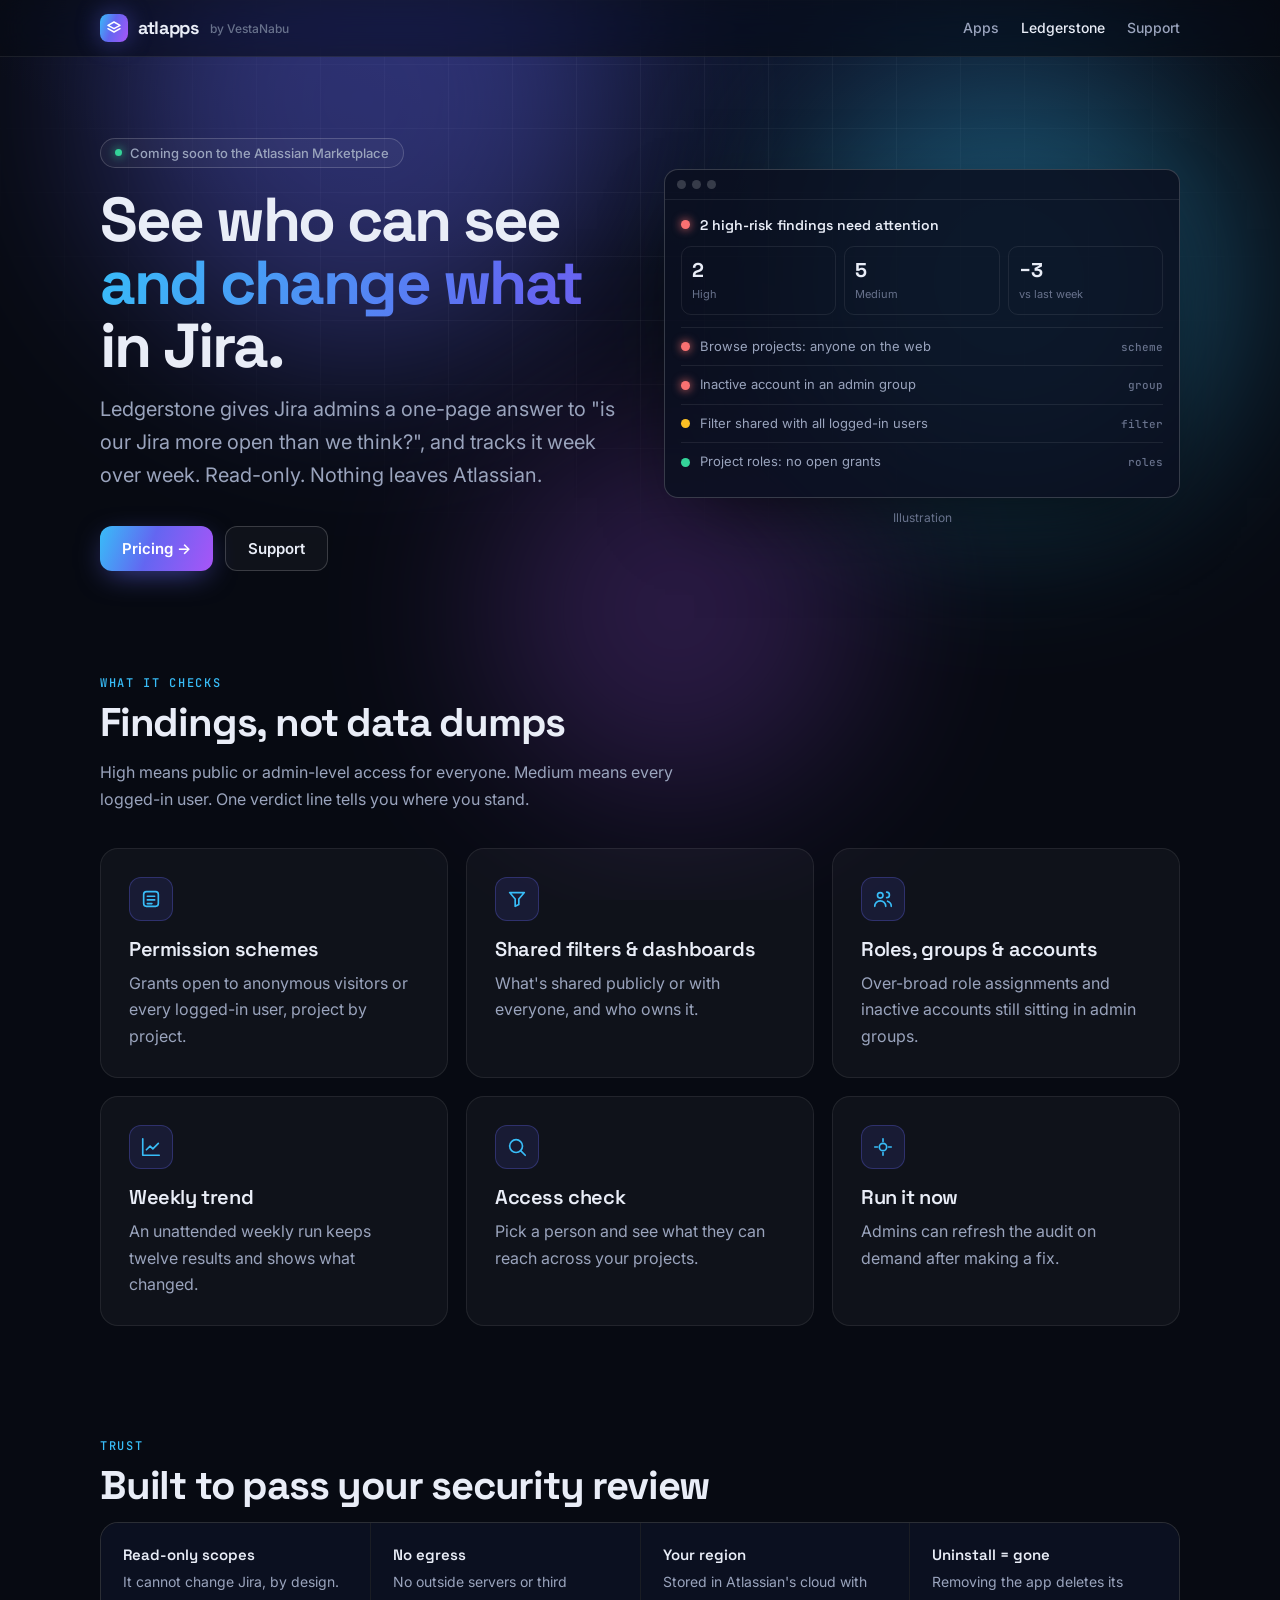
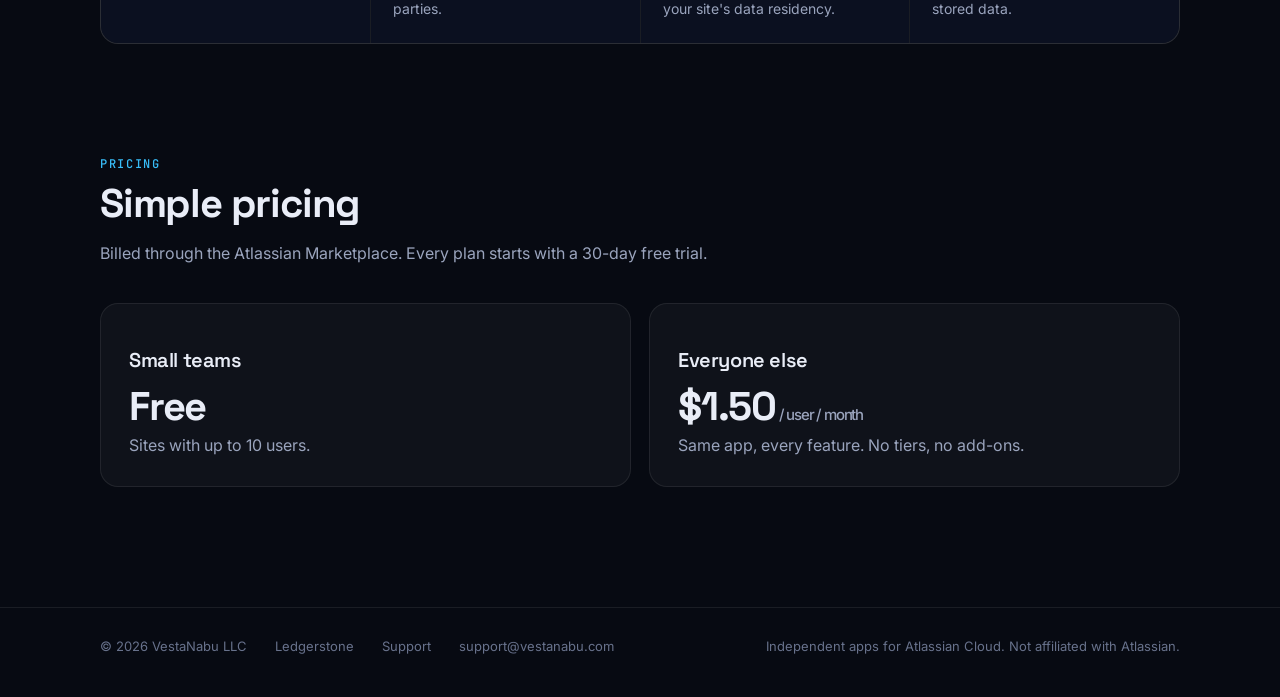
==== ledgerstone/index.html @ b266d439 "atlapps: dark redesign, apps landing page with Ledgerstone first Co-Authored-By: Claude Opus 5.5 <no" ====
<!doctype html><html lang="en"><head><meta charset="utf-8"><meta name="viewport" content="width=device-width,initial-scale=1">
<title>Ledgerstone: Permission Audit for Jira</title><meta name="description" content="See who can see and change what in Jira. Read-only. No data leaves Atlassian."><meta name="theme-color" content="#070a12">
<link rel="icon" href="data:image/svg+xml,%3Csvg xmlns='http://www.w3.org/2000/svg' viewBox='0 0 24 24'%3E%3Crect width='24' height='24' rx='6' fill='%236366f1'/%3E%3Cpath d='M12 5 5 9l7 4 7-4-7-4Zm-7 8 7 4 7-4' fill='none' stroke='white' stroke-width='2' stroke-linejoin='round'/%3E%3C/svg%3E">
<link rel="stylesheet" href="/style.css"></head><body>
<div class="sky" aria-hidden="true"><div class="orb o1"></div><div class="orb o2"></div><div class="orb o3"></div></div>
<nav><div class="nav-in"><a class="brand" href="/"><span class="mark"><svg viewBox="0 0 24 24" fill="none" stroke="#fff" stroke-width="2.2" stroke-linecap="round" stroke-linejoin="round"><path d="M12 3 3 8l9 5 9-5-9-5Z"/><path d="m3 13 9 5 9-5"/></svg></span>atlapps<small>by VestaNabu</small></a><div class="nav-links"><a href="/">Apps</a><a href="/ledgerstone/" aria-current="page">Ledgerstone</a><a href="/ledgerstone/support/">Support</a></div></div></nav>
<main>
<section class="split"><div><span class="eyebrow"><i></i>Coming soon to the Atlassian Marketplace</span>
<h1>See who can see <span class="grad">and change what</span> in Jira.</h1>
<p class="lede">Ledgerstone gives Jira admins a one-page answer to "is our Jira more open than we think?", and tracks it week over week. Read-only. Nothing leaves Atlassian.</p>
<div class="cta"><a class="btn primary" href="#pricing">Pricing →</a><a class="btn ghost" href="/ledgerstone/support/">Support</a></div></div>
<div><div class="panel" role="img" aria-label="Illustration of the Ledgerstone overview"><div class="bar"><i></i><i></i><i></i></div><div class="in">
<div class="verdict"><span class="dot bad"></span>2 high-risk findings need attention</div>
<div class="kpis"><div class="kpi"><b>2</b><span>High</span></div><div class="kpi"><b>5</b><span>Medium</span></div><div class="kpi"><b>−3</b><span>vs last week</span></div></div>
<div class="row"><span class="dot bad"></span>Browse projects: anyone on the web<em>scheme</em></div>
<div class="row"><span class="dot bad"></span>Inactive account in an admin group<em>group</em></div>
<div class="row"><span class="dot warn"></span>Filter shared with all logged-in users<em>filter</em></div>
<div class="row"><span class="dot ok"></span>Project roles: no open grants<em>roles</em></div>
</div></div><p class="caption">Illustration</p></div></section>
<section class="reveal"><p class="kicker">What it checks</p><h2>Findings, not data dumps</h2><p class="sub">High means public or admin-level access for everyone. Medium means every logged-in user. One verdict line tells you where you stand.</p><div class="grid">
<div class="card"><div class="icon"><svg viewBox="0 0 24 24"><rect x="4" y="4" width="16" height="16" rx="3"/><path d="M8 9h8M8 13h8M8 17h5"/></svg></div><h3>Permission schemes</h3><p>Grants open to anonymous visitors or every logged-in user, project by project.</p></div>
<div class="card"><div class="icon"><svg viewBox="0 0 24 24"><path d="M4 5h16l-6 7v6l-4 2v-8L4 5Z"/></svg></div><h3>Shared filters & dashboards</h3><p>What's shared publicly or with everyone, and who owns it.</p></div>
<div class="card"><div class="icon"><svg viewBox="0 0 24 24"><circle cx="9" cy="8" r="3"/><path d="M3 20c0-3.3 2.7-6 6-6s6 2.7 6 6"/><path d="M16 4.5a3 3 0 0 1 0 6M21 20c0-2.6-1.6-4.8-4-5.6"/></svg></div><h3>Roles, groups & accounts</h3><p>Over-broad role assignments and inactive accounts still sitting in admin groups.</p></div>
<div class="card"><div class="icon"><svg viewBox="0 0 24 24"><path d="M3 3v18h18"/><path d="m7 15 4-4 3 3 6-6"/></svg></div><h3>Weekly trend</h3><p>An unattended weekly run keeps twelve results and shows what changed.</p></div>
<div class="card"><div class="icon"><svg viewBox="0 0 24 24"><circle cx="11" cy="11" r="7"/><path d="m21 21-5-5"/></svg></div><h3>Access check</h3><p>Pick a person and see what they can reach across your projects.</p></div>
<div class="card"><div class="icon"><svg viewBox="0 0 24 24"><path d="M12 3v3M12 18v3M3 12h3M18 12h3"/><circle cx="12" cy="12" r="4"/></svg></div><h3>Run it now</h3><p>Admins can refresh the audit on demand after making a fix.</p></div>
</div></section>
<section class="reveal"><p class="kicker">Trust</p><h2>Built to pass your security review</h2><div class="trust">
<div><b>Read-only scopes</b><span>It cannot change Jira, by design.</span></div>
<div><b>No egress</b><span>No outside servers or third parties.</span></div>
<div><b>Your region</b><span>Stored in Atlassian's cloud with your site's data residency.</span></div>
<div><b>Uninstall = gone</b><span>Removing the app deletes its stored data.</span></div></div></section>
<section id="pricing" class="reveal"><p class="kicker">Pricing</p><h2>Simple pricing</h2><p class="sub">Billed through the Atlassian Marketplace. Every plan starts with a 30-day free trial.</p><div class="price">
<div class="card"><h3>Small teams</h3><b>Free</b><p>Sites with up to 10 users.</p></div>
<div class="card"><h3>Everyone else</h3><b>$1.50<small> / user / month</small></b><p>Same app, every feature. No tiers, no add-ons.</p></div></div></section></main>
<footer><div class="foot"><span>© 2026 VestaNabu LLC</span><a href="/ledgerstone/">Ledgerstone</a><a href="/ledgerstone/support/">Support</a><a href="mailto:support@vestanabu.com">support@vestanabu.com</a><span class="r">Independent apps for Atlassian Cloud. Not affiliated with Atlassian.</span></div></footer>
<script src="/site.js" defer></script></body></html>
---- style.css ----
@import url('https://fonts.googleapis.com/css2?family=Space+Grotesk:wght@500;600;700&family=Inter:wght@400;500;600&family=JetBrains+Mono:wght@500&display=swap');
:root{
  --bg:#070a12;--bg2:#0b1020;--card:rgba(255,255,255,.035);--card-hi:rgba(255,255,255,.07);
  --line:rgba(255,255,255,.08);--line-hi:rgba(255,255,255,.18);
  --fg:#e9edf7;--muted:#9aa4bd;--dim:#68728c;
  --a1:#38bdf8;--a2:#6366f1;--a3:#a855f7;--ok:#34d399;--warn:#fbbf24;--bad:#f87171;
  --grad:linear-gradient(110deg,var(--a1),var(--a2) 45%,var(--a3));
  --r:18px;--display:'Space Grotesk',system-ui,sans-serif;--body:'Inter',system-ui,sans-serif;--mono:'JetBrains Mono',ui-monospace,monospace
}
*{box-sizing:border-box}html{scroll-behavior:smooth}
body{margin:0;background:var(--bg);color:var(--fg);font:16px/1.65 var(--body);-webkit-font-smoothing:antialiased;overflow-x:hidden;min-height:100vh}
a{color:inherit}
/* background: aurora + grid */
.sky{position:fixed;inset:0;z-index:-1;pointer-events:none;overflow:hidden;background:radial-gradient(1200px 600px at 50% -10%,#121a3a 0%,transparent 60%),var(--bg)}
.sky::before{content:"";position:absolute;inset:0;background-image:linear-gradient(var(--line) 1px,transparent 1px),linear-gradient(90deg,var(--line) 1px,transparent 1px);background-size:64px 64px;mask-image:radial-gradient(ellipse 70% 55% at 50% 20%,#000 30%,transparent 75%);opacity:.55}
.orb{position:absolute;border-radius:50%;filter:blur(90px);opacity:.38;animation:drift 22s ease-in-out infinite alternate}
.orb.o1{width:520px;height:520px;background:var(--a2);top:-160px;left:8%}
.orb.o2{width:440px;height:440px;background:var(--a1);top:60px;right:4%;animation-delay:-7s}
.orb.o3{width:380px;height:380px;background:var(--a3);top:420px;left:38%;opacity:.22;animation-delay:-13s}
@keyframes drift{to{transform:translate(60px,40px) scale(1.12)}}
/* nav */
nav{position:sticky;top:0;z-index:10;backdrop-filter:blur(14px) saturate(140%);-webkit-backdrop-filter:blur(14px) saturate(140%);background:rgba(7,10,18,.6);border-bottom:1px solid var(--line)}
.nav-in{max-width:1120px;margin:0 auto;display:flex;align-items:center;gap:28px;padding:14px 20px}
.brand{display:flex;align-items:center;gap:10px;text-decoration:none;font:700 18px/1 var(--display);letter-spacing:-.02em}
.brand small{font:500 12px var(--body);color:var(--dim);letter-spacing:0;margin-left:2px}
.mark{width:28px;height:28px;border-radius:8px;background:var(--grad);display:grid;place-items:center;box-shadow:0 0 24px rgba(99,102,241,.45)}
.mark svg{width:16px;height:16px}
.nav-links{margin-left:auto;display:flex;gap:22px}
.nav-links a{text-decoration:none;color:var(--muted);font-size:14px;font-weight:500;transition:color .2s}
.nav-links a:hover,.nav-links a[aria-current]{color:var(--fg)}
main{max-width:1120px;margin:0 auto;padding:0 20px}
/* hero */
.hero{padding:96px 0 72px;text-align:center}
.eyebrow{display:inline-flex;align-items:center;gap:8px;padding:6px 14px;border:1px solid var(--line-hi);border-radius:999px;background:var(--card);font:500 13px var(--body);color:var(--muted)}
.eyebrow i{width:7px;height:7px;border-radius:50%;background:var(--ok);box-shadow:0 0 10px var(--ok);animation:pulse 2.4s infinite}
@keyframes pulse{50%{opacity:.35}}
h1{font:700 clamp(40px,7vw,76px)/1.02 var(--display);letter-spacing:-.04em;margin:24px auto 18px;max-width:900px}
.grad{background:var(--grad);-webkit-background-clip:text;background-clip:text;color:transparent;background-size:200% auto;animation:shine 8s linear infinite}
@keyframes shine{to{background-position:200% center}}
.lede{font-size:clamp(17px,2vw,20px);color:var(--muted);max-width:640px;margin:0 auto}
.cta{display:flex;gap:12px;justify-content:center;flex-wrap:wrap;margin-top:34px}
.btn{display:inline-flex;align-items:center;gap:8px;padding:12px 22px;border-radius:12px;font:600 15px var(--body);text-decoration:none;transition:transform .2s,box-shadow .2s,background .2s}
.btn.primary{background:var(--grad);color:#fff;box-shadow:0 8px 30px -8px rgba(99,102,241,.7)}
.btn.primary:hover{transform:translateY(-2px);box-shadow:0 14px 40px -8px rgba(99,102,241,.85)}
.btn.ghost{border:1px solid var(--line-hi);background:var(--card)}
.btn.ghost:hover{background:var(--card-hi)}
/* sections */
section{padding:56px 0}
.kicker{font:500 12px var(--mono);letter-spacing:.14em;text-transform:uppercase;color:var(--a1);margin:0 0 10px}
h2{font:700 clamp(28px,4vw,40px)/1.1 var(--display);letter-spacing:-.03em;margin:0 0 14px}
.sub{color:var(--muted);max-width:620px;margin:0 0 36px}
/* cards with cursor spotlight */
.grid{display:grid;gap:18px;grid-template-columns:repeat(auto-fit,minmax(280px,1fr))}
.card{position:relative;border:1px solid var(--line);border-radius:var(--r);background:var(--card);padding:28px;overflow:hidden;transition:border-color .25s,transform .25s}
.card::before{content:"";position:absolute;inset:0;background:radial-gradient(420px circle at var(--x,50%) var(--y,0%),rgba(99,102,241,.16),transparent 45%);opacity:0;transition:opacity .3s;pointer-events:none}
.card:hover{border-color:var(--line-hi);transform:translateY(-3px)}.card:hover::before{opacity:1}
.card h3{font:600 20px/1.25 var(--display);letter-spacing:-.02em;margin:16px 0 8px}
.card p{color:var(--muted);margin:0}
.icon{width:44px;height:44px;border-radius:12px;display:grid;place-items:center;background:rgba(99,102,241,.12);border:1px solid rgba(99,102,241,.3)}
.icon svg{width:22px;height:22px;stroke:var(--a1);fill:none;stroke-width:1.8;stroke-linecap:round;stroke-linejoin:round}
/* app card (featured) */
.app{display:grid;grid-template-columns:1.1fr 1fr;gap:0;padding:0;text-decoration:none}
.app .body{padding:36px}
.app .logo{width:56px;height:56px;border-radius:16px;background:var(--grad);display:grid;place-items:center;box-shadow:0 10px 40px -10px rgba(56,189,248,.8)}
.app .logo svg{width:30px;height:30px}
.chips{display:flex;flex-wrap:wrap;gap:8px;margin:18px 0 22px}
.chip{font:500 12px var(--body);padding:5px 11px;border-radius:999px;border:1px solid var(--line-hi);color:var(--muted)}
.chip.ok{color:var(--ok);border-color:rgba(52,211,153,.35);background:rgba(52,211,153,.08)}
.more{font-weight:600;color:var(--a1)}
.app .preview{border-left:1px solid var(--line);background:linear-gradient(180deg,rgba(99,102,241,.08),transparent);padding:28px;display:flex;align-items:center}
.soon{border-style:dashed;display:flex;flex-direction:column;justify-content:center;min-height:200px}
.soon h3{color:var(--muted)}
/* mock product panel (illustrative) */
.panel{width:100%;border:1px solid var(--line-hi);border-radius:14px;background:rgba(11,16,32,.85);box-shadow:0 30px 80px -30px rgba(0,0,0,.8);font-size:13px;overflow:hidden}
.panel .bar{display:flex;gap:6px;padding:10px 12px;border-bottom:1px solid var(--line)}
.panel .bar i{width:9px;height:9px;border-radius:50%;background:var(--line-hi)}
.panel .in{padding:16px}
.verdict{display:flex;align-items:center;gap:10px;font:600 14px var(--display);margin-bottom:12px}
.dot{width:9px;height:9px;border-radius:50%;flex:none}.dot.bad{background:var(--bad);box-shadow:0 0 10px var(--bad)}.dot.warn{background:var(--warn)}.dot.ok{background:var(--ok)}
.kpis{display:grid;grid-template-columns:repeat(3,1fr);gap:8px;margin-bottom:12px}
.kpi{border:1px solid var(--line);border-radius:10px;padding:10px}.kpi b{display:block;font:700 20px var(--display)}.kpi span{color:var(--dim);font-size:11px}
.row{display:flex;align-items:center;gap:10px;padding:8px 0;border-top:1px solid var(--line);color:var(--muted)}
.row em{margin-left:auto;font-style:normal;font:500 11px var(--mono);color:var(--dim)}
.caption{font-size:12px;color:var(--dim);margin-top:10px;text-align:center}
/* product page hero split */
.split{display:grid;grid-template-columns:1fr 1fr;gap:48px;align-items:center;padding:80px 0 48px;text-align:left}
.split h1{margin:20px 0 16px;font-size:clamp(38px,5.5vw,62px)}.split .lede{margin:0}.split .cta{justify-content:flex-start}
.price{display:grid;grid-template-columns:repeat(auto-fit,minmax(240px,1fr));gap:18px}
.price .card b{font:700 40px var(--display);letter-spacing:-.03em}.price .card b small{font:500 15px var(--body);color:var(--muted)}
.trust{display:grid;grid-template-columns:repeat(auto-fit,minmax(200px,1fr));gap:1px;background:var(--line);border:1px solid var(--line);border-radius:var(--r);overflow:hidden}
.trust div{background:var(--bg2);padding:22px}.trust b{display:block;font:600 15px var(--display);margin-bottom:4px}.trust span{color:var(--muted);font-size:14px}
/* prose (support/privacy) */
.prose{max-width:720px;padding:72px 0 24px}.prose h1{font-size:clamp(36px,5vw,52px);margin:16px 0}
.prose h2{font-size:22px;margin:40px 0 10px}.prose p,.prose li{color:var(--muted)}.prose strong{color:var(--fg)}
.prose a{color:var(--a1)}.mail{display:inline-flex;align-items:center;gap:10px;margin:8px 0 8px;padding:14px 20px;border-radius:14px;border:1px solid var(--line-hi);background:var(--card);font:600 17px var(--display);text-decoration:none}
footer{border-top:1px solid var(--line);margin-top:64px}
.foot{max-width:1120px;margin:0 auto;padding:28px 20px 40px;display:flex;flex-wrap:wrap;gap:16px 28px;color:var(--dim);font-size:13px}
.foot a{text-decoration:none}.foot a:hover{color:var(--fg)}.foot .r{margin-left:auto}
/* reveal on scroll */
.reveal{opacity:0;transform:translateY(18px);transition:opacity .7s ease,transform .7s ease}.reveal.in{opacity:1;transform:none}
@media (max-width:820px){.app,.split{grid-template-columns:1fr}.app .preview{border-left:0;border-top:1px solid var(--line)}.nav-links{gap:14px}.brand small{display:none}}
@media (prefers-reduced-motion:reduce){*{animation:none!important;transition:none!important}.reveal{opacity:1;transform:none}}
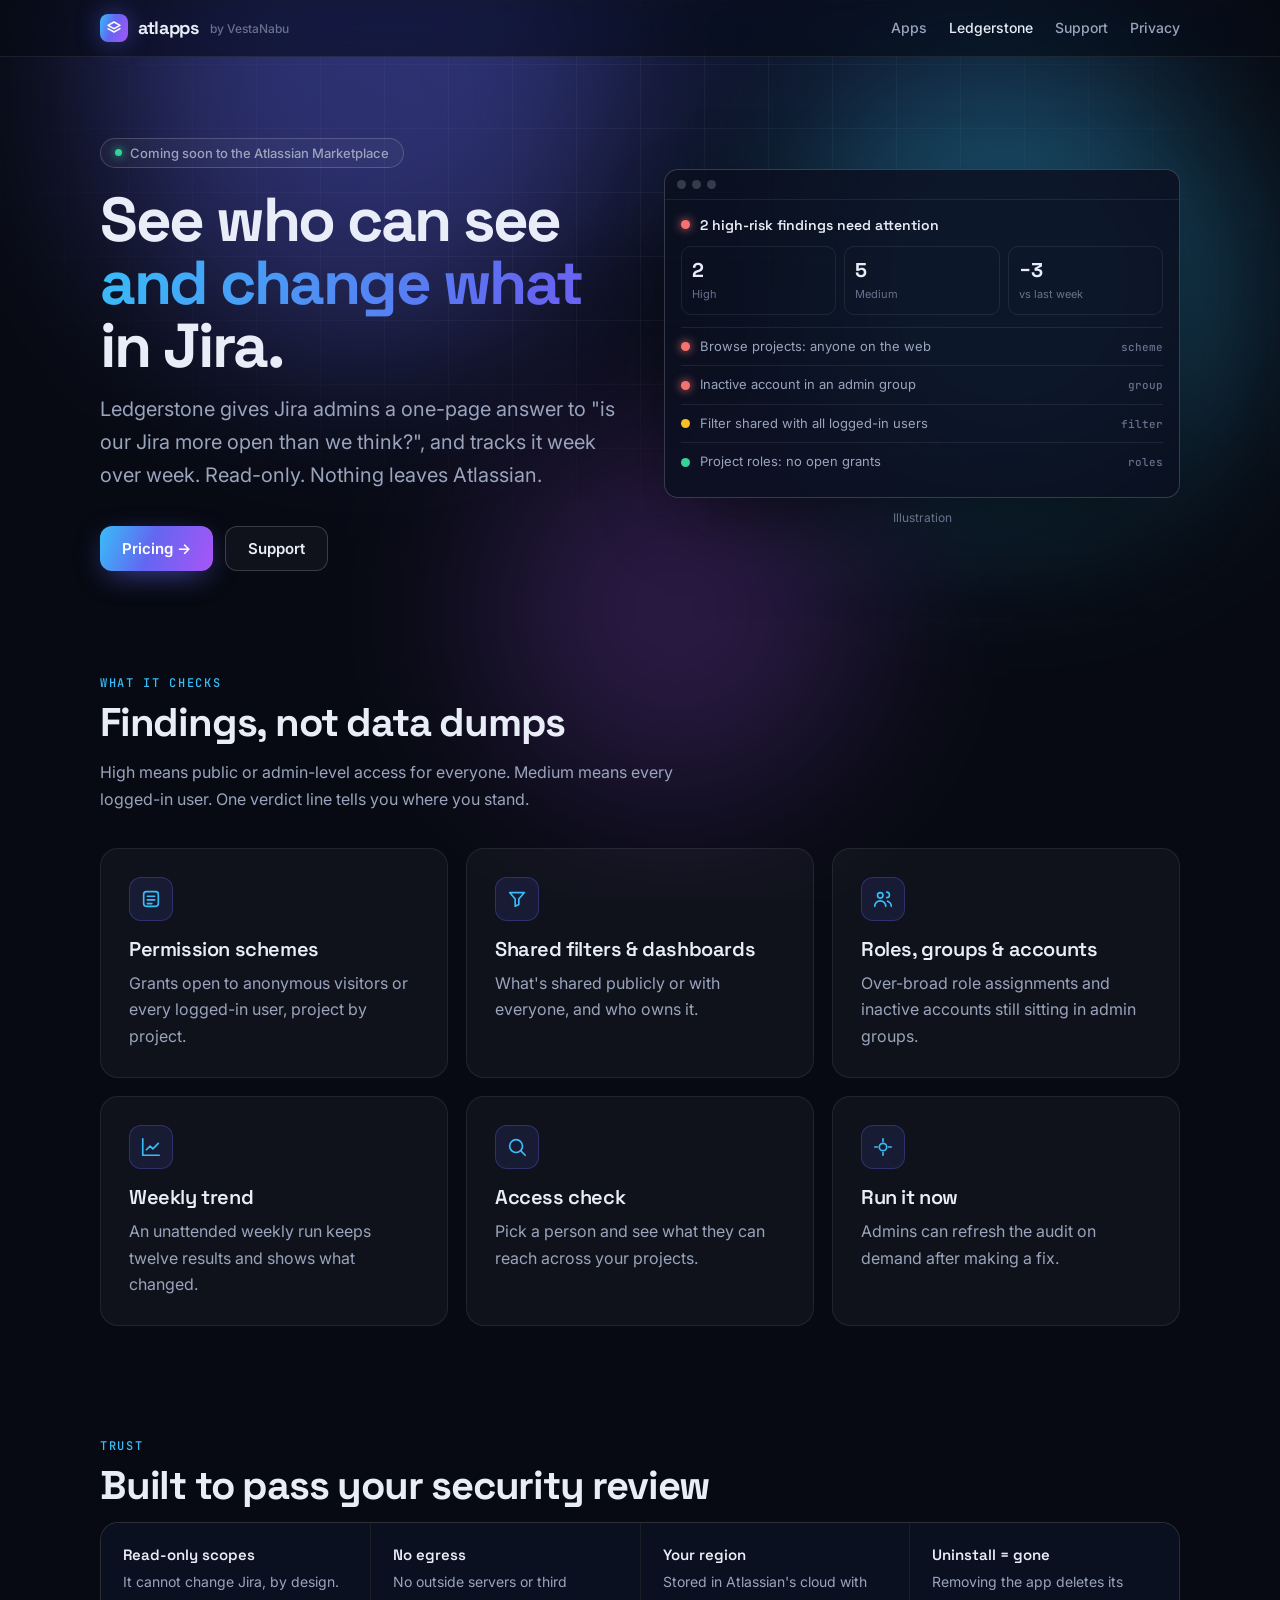
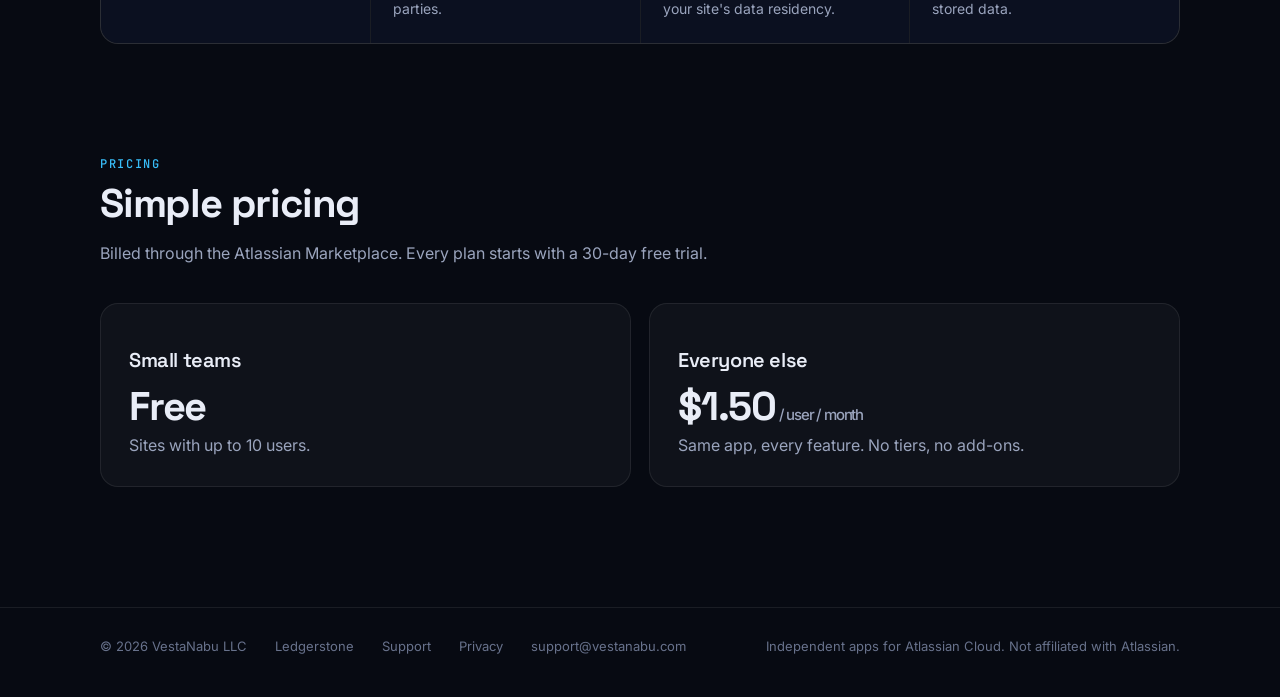
==== commit b1226ceb: "Ledgerstone privacy policy page; Privacy link in nav and footer Co-Authored-By: Claude Fable 5.1 <no" ====
--- a/ledgerstone/index.html
+++ b/ledgerstone/index.html
@@ -3,7 +3,7 @@
 <link rel="icon" href="data:image/svg+xml,%3Csvg xmlns='http://www.w3.org/2000/svg' viewBox='0 0 24 24'%3E%3Crect width='24' height='24' rx='6' fill='%236366f1'/%3E%3Cpath d='M12 5 5 9l7 4 7-4-7-4Zm-7 8 7 4 7-4' fill='none' stroke='white' stroke-width='2' stroke-linejoin='round'/%3E%3C/svg%3E">
 <link rel="stylesheet" href="/style.css"></head><body>
 <div class="sky" aria-hidden="true"><div class="orb o1"></div><div class="orb o2"></div><div class="orb o3"></div></div>
-<nav><div class="nav-in"><a class="brand" href="/"><span class="mark"><svg viewBox="0 0 24 24" fill="none" stroke="#fff" stroke-width="2.2" stroke-linecap="round" stroke-linejoin="round"><path d="M12 3 3 8l9 5 9-5-9-5Z"/><path d="m3 13 9 5 9-5"/></svg></span>atlapps<small>by VestaNabu</small></a><div class="nav-links"><a href="/">Apps</a><a href="/ledgerstone/" aria-current="page">Ledgerstone</a><a href="/ledgerstone/support/">Support</a></div></div></nav>
+<nav><div class="nav-in"><a class="brand" href="/"><span class="mark"><svg viewBox="0 0 24 24" fill="none" stroke="#fff" stroke-width="2.2" stroke-linecap="round" stroke-linejoin="round"><path d="M12 3 3 8l9 5 9-5-9-5Z"/><path d="m3 13 9 5 9-5"/></svg></span>atlapps<small>by VestaNabu</small></a><div class="nav-links"><a href="/">Apps</a><a href="/ledgerstone/" aria-current="page">Ledgerstone</a><a href="/ledgerstone/support/">Support</a><a href="/ledgerstone/privacy/">Privacy</a></div></div></nav>
 <main>
 <section class="split"><div><span class="eyebrow"><i></i>Coming soon to the Atlassian Marketplace</span>
 <h1>See who can see <span class="grad">and change what</span> in Jira.</h1>
@@ -33,5 +33,5 @@
 <section id="pricing" class="reveal"><p class="kicker">Pricing</p><h2>Simple pricing</h2><p class="sub">Billed through the Atlassian Marketplace. Every plan starts with a 30-day free trial.</p><div class="price">
 <div class="card"><h3>Small teams</h3><b>Free</b><p>Sites with up to 10 users.</p></div>
 <div class="card"><h3>Everyone else</h3><b>$1.50<small> / user / month</small></b><p>Same app, every feature. No tiers, no add-ons.</p></div></div></section></main>
-<footer><div class="foot"><span>© 2026 VestaNabu LLC</span><a href="/ledgerstone/">Ledgerstone</a><a href="/ledgerstone/support/">Support</a><a href="mailto:support@vestanabu.com">support@vestanabu.com</a><span class="r">Independent apps for Atlassian Cloud. Not affiliated with Atlassian.</span></div></footer>
+<footer><div class="foot"><span>© 2026 VestaNabu LLC</span><a href="/ledgerstone/">Ledgerstone</a><a href="/ledgerstone/support/">Support</a><a href="/ledgerstone/privacy/">Privacy</a><a href="mailto:support@vestanabu.com">support@vestanabu.com</a><span class="r">Independent apps for Atlassian Cloud. Not affiliated with Atlassian.</span></div></footer>
 <script src="/site.js" defer></script></body></html>
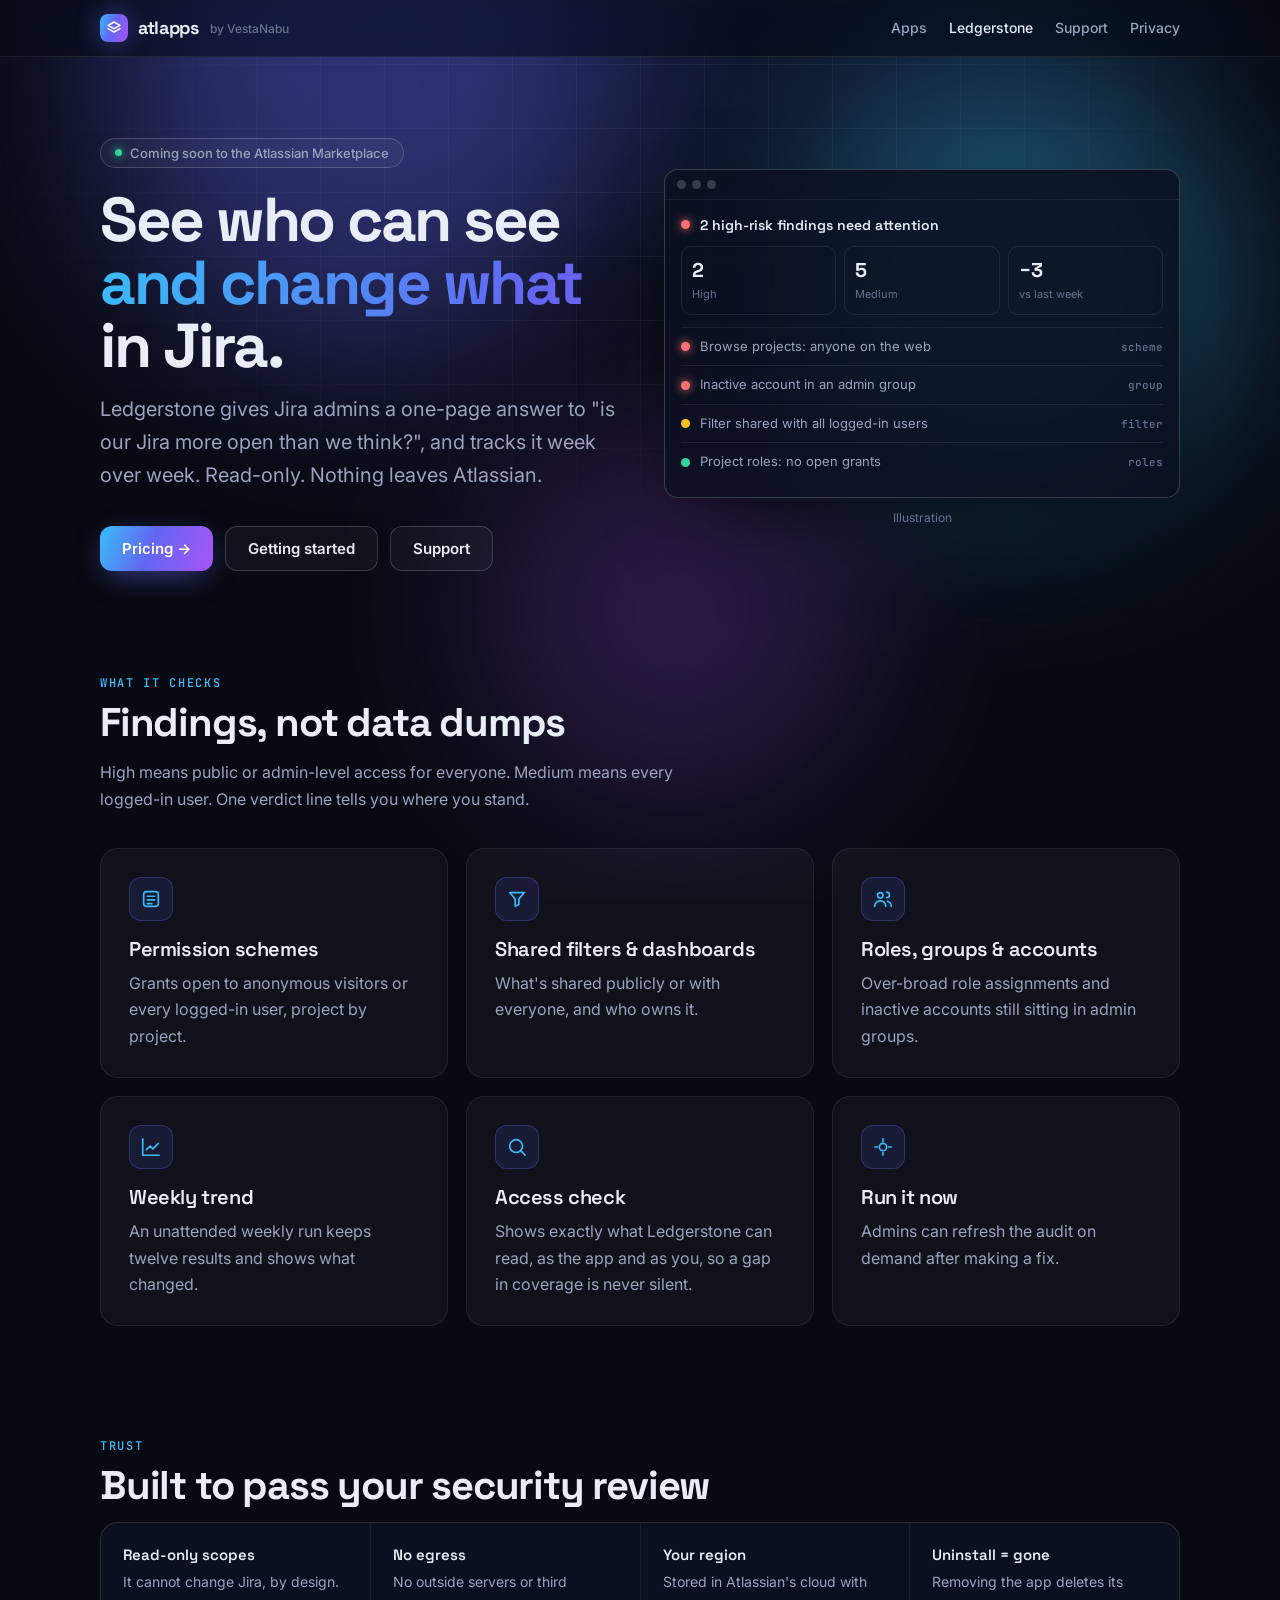
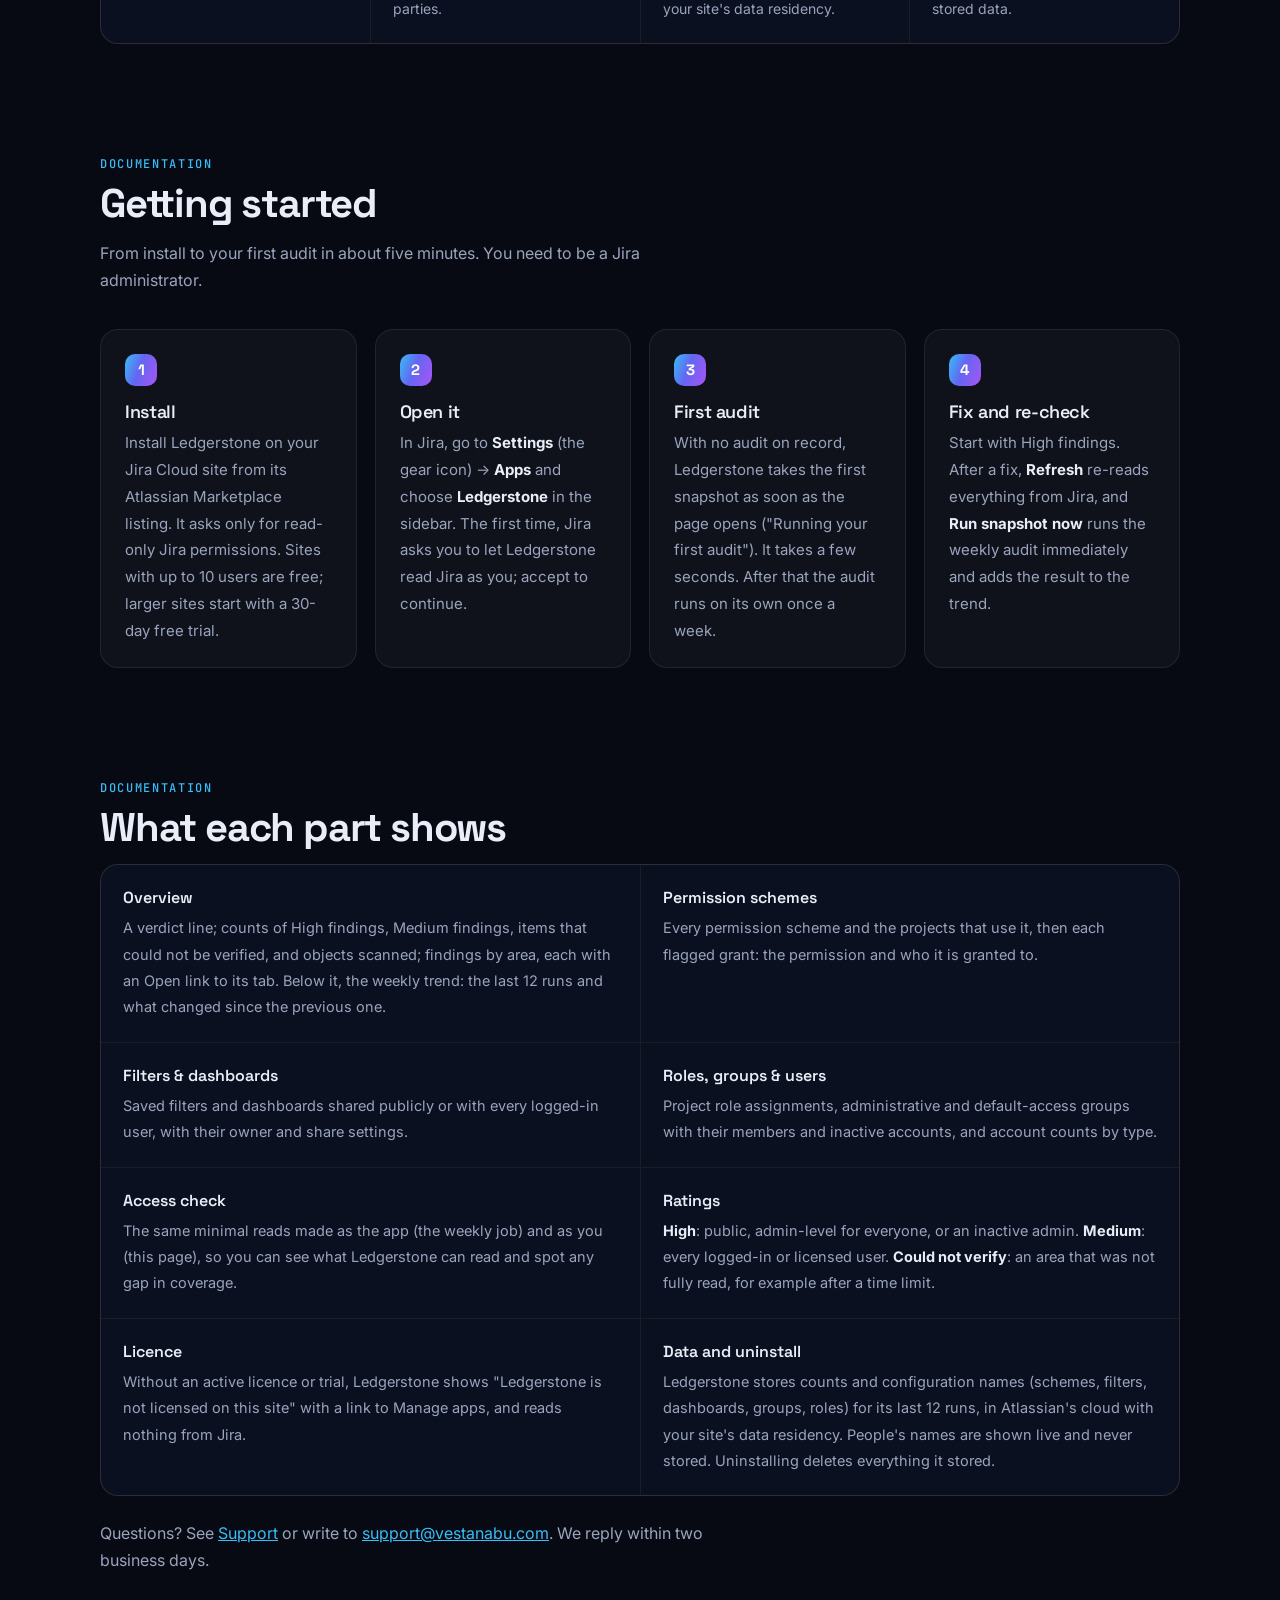
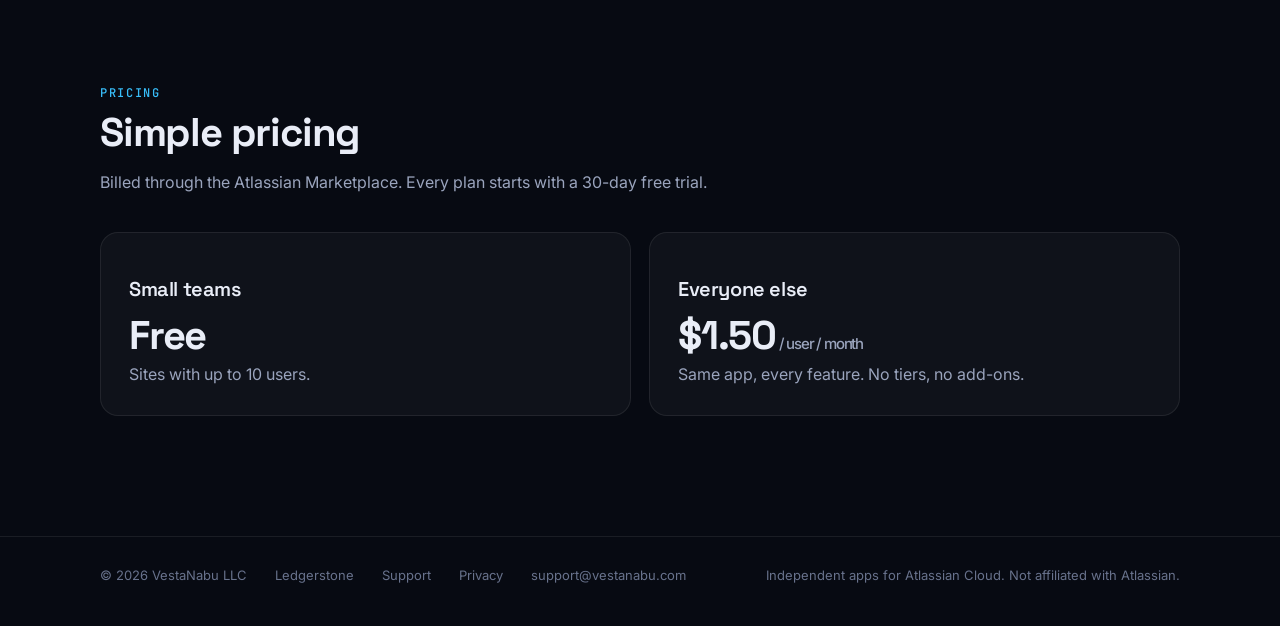
==== commit 56027768: "Ledgerstone page: Getting started and reference docs; fix Access check claim; phone menu fits - Gett" ====
--- a/ledgerstone/index.html
+++ b/ledgerstone/index.html
@@ -8,7 +8,7 @@
 <section class="split"><div><span class="eyebrow"><i></i>Coming soon to the Atlassian Marketplace</span>
 <h1>See who can see <span class="grad">and change what</span> in Jira.</h1>
 <p class="lede">Ledgerstone gives Jira admins a one-page answer to "is our Jira more open than we think?", and tracks it week over week. Read-only. Nothing leaves Atlassian.</p>
-<div class="cta"><a class="btn primary" href="#pricing">Pricing →</a><a class="btn ghost" href="/ledgerstone/support/">Support</a></div></div>
+<div class="cta"><a class="btn primary" href="#pricing">Pricing →</a><a class="btn ghost" href="#getting-started">Getting started</a><a class="btn ghost" href="/ledgerstone/support/">Support</a></div></div>
 <div><div class="panel" role="img" aria-label="Illustration of the Ledgerstone overview"><div class="bar"><i></i><i></i><i></i></div><div class="in">
 <div class="verdict"><span class="dot bad"></span>2 high-risk findings need attention</div>
 <div class="kpis"><div class="kpi"><b>2</b><span>High</span></div><div class="kpi"><b>5</b><span>Medium</span></div><div class="kpi"><b>−3</b><span>vs last week</span></div></div>
@@ -22,7 +22,7 @@
 <div class="card"><div class="icon"><svg viewBox="0 0 24 24"><path d="M4 5h16l-6 7v6l-4 2v-8L4 5Z"/></svg></div><h3>Shared filters & dashboards</h3><p>What's shared publicly or with everyone, and who owns it.</p></div>
 <div class="card"><div class="icon"><svg viewBox="0 0 24 24"><circle cx="9" cy="8" r="3"/><path d="M3 20c0-3.3 2.7-6 6-6s6 2.7 6 6"/><path d="M16 4.5a3 3 0 0 1 0 6M21 20c0-2.6-1.6-4.8-4-5.6"/></svg></div><h3>Roles, groups & accounts</h3><p>Over-broad role assignments and inactive accounts still sitting in admin groups.</p></div>
 <div class="card"><div class="icon"><svg viewBox="0 0 24 24"><path d="M3 3v18h18"/><path d="m7 15 4-4 3 3 6-6"/></svg></div><h3>Weekly trend</h3><p>An unattended weekly run keeps twelve results and shows what changed.</p></div>
-<div class="card"><div class="icon"><svg viewBox="0 0 24 24"><circle cx="11" cy="11" r="7"/><path d="m21 21-5-5"/></svg></div><h3>Access check</h3><p>Pick a person and see what they can reach across your projects.</p></div>
+<div class="card"><div class="icon"><svg viewBox="0 0 24 24"><circle cx="11" cy="11" r="7"/><path d="m21 21-5-5"/></svg></div><h3>Access check</h3><p>Shows exactly what Ledgerstone can read, as the app and as you, so a gap in coverage is never silent.</p></div>
 <div class="card"><div class="icon"><svg viewBox="0 0 24 24"><path d="M12 3v3M12 18v3M3 12h3M18 12h3"/><circle cx="12" cy="12" r="4"/></svg></div><h3>Run it now</h3><p>Admins can refresh the audit on demand after making a fix.</p></div>
 </div></section>
 <section class="reveal"><p class="kicker">Trust</p><h2>Built to pass your security review</h2><div class="trust">
@@ -30,6 +30,23 @@
 <div><b>No egress</b><span>No outside servers or third parties.</span></div>
 <div><b>Your region</b><span>Stored in Atlassian's cloud with your site's data residency.</span></div>
 <div><b>Uninstall = gone</b><span>Removing the app deletes its stored data.</span></div></div></section>
+<section id="getting-started" class="reveal"><p class="kicker">Documentation</p><h2>Getting started</h2><p class="sub">From install to your first audit in about five minutes. You need to be a Jira administrator.</p>
+<ol class="steps">
+<li><b>Install</b><span>Install Ledgerstone on your Jira Cloud site from its Atlassian Marketplace listing. It asks only for read-only Jira permissions. Sites with up to 10 users are free; larger sites start with a 30-day free trial.</span></li>
+<li><b>Open it</b><span>In Jira, go to <strong>Settings</strong> (the gear icon) → <strong>Apps</strong> and choose <strong>Ledgerstone</strong> in the sidebar. The first time, Jira asks you to let Ledgerstone read Jira as you; accept to continue.</span></li>
+<li><b>First audit</b><span>With no audit on record, Ledgerstone takes the first snapshot as soon as the page opens ("Running your first audit"). It takes a few seconds. After that the audit runs on its own once a week.</span></li>
+<li><b>Fix and re-check</b><span>Start with High findings. After a fix, <strong>Refresh</strong> re-reads everything from Jira, and <strong>Run snapshot now</strong> runs the weekly audit immediately and adds the result to the trend.</span></li>
+</ol></section>
+<section id="reference" class="reveal"><p class="kicker">Documentation</p><h2>What each part shows</h2><div class="defs">
+<div><b>Overview</b><span>A verdict line; counts of High findings, Medium findings, items that could not be verified, and objects scanned; findings by area, each with an Open link to its tab. Below it, the weekly trend: the last 12 runs and what changed since the previous one.</span></div>
+<div><b>Permission schemes</b><span>Every permission scheme and the projects that use it, then each flagged grant: the permission and who it is granted to.</span></div>
+<div><b>Filters &amp; dashboards</b><span>Saved filters and dashboards shared publicly or with every logged-in user, with their owner and share settings.</span></div>
+<div><b>Roles, groups &amp; users</b><span>Project role assignments, administrative and default-access groups with their members and inactive accounts, and account counts by type.</span></div>
+<div><b>Access check</b><span>The same minimal reads made as the app (the weekly job) and as you (this page), so you can see what Ledgerstone can read and spot any gap in coverage.</span></div>
+<div><b>Ratings</b><span><strong>High</strong>: public, admin-level for everyone, or an inactive admin. <strong>Medium</strong>: every logged-in or licensed user. <strong>Could not verify</strong>: an area that was not fully read, for example after a time limit.</span></div>
+<div><b>Licence</b><span>Without an active licence or trial, Ledgerstone shows "Ledgerstone is not licensed on this site" with a link to Manage apps, and reads nothing from Jira.</span></div>
+<div><b>Data and uninstall</b><span>Ledgerstone stores counts and configuration names (schemes, filters, dashboards, groups, roles) for its last 12 runs, in Atlassian's cloud with your site's data residency. People's names are shown live and never stored. Uninstalling deletes everything it stored.</span></div>
+</div><p class="sub after">Questions? See <a href="/ledgerstone/support/">Support</a> or write to <a href="mailto:support@vestanabu.com">support@vestanabu.com</a>. We reply within two business days.</p></section>
 <section id="pricing" class="reveal"><p class="kicker">Pricing</p><h2>Simple pricing</h2><p class="sub">Billed through the Atlassian Marketplace. Every plan starts with a 30-day free trial.</p><div class="price">
 <div class="card"><h3>Small teams</h3><b>Free</b><p>Sites with up to 10 users.</p></div>
 <div class="card"><h3>Everyone else</h3><b>$1.50<small> / user / month</small></b><p>Same app, every feature. No tiers, no add-ons.</p></div></div></section></main>
--- a/style.css
+++ b/style.css
@@ -89,6 +89,14 @@
 .price .card b{font:700 40px var(--display);letter-spacing:-.03em}.price .card b small{font:500 15px var(--body);color:var(--muted)}
 .trust{display:grid;grid-template-columns:repeat(auto-fit,minmax(200px,1fr));gap:1px;background:var(--line);border:1px solid var(--line);border-radius:var(--r);overflow:hidden}
 .trust div{background:var(--bg2);padding:22px}.trust b{display:block;font:600 15px var(--display);margin-bottom:4px}.trust span{color:var(--muted);font-size:14px}
+/* documentation: numbered steps and reference grid */
+.steps{list-style:none;counter-reset:s;padding:0;margin:0;display:grid;gap:18px;grid-template-columns:repeat(auto-fit,minmax(240px,1fr))}
+.steps li{counter-increment:s;border:1px solid var(--line);border-radius:var(--r);background:var(--card);padding:24px}
+.steps li::before{content:counter(s);display:grid;place-items:center;width:32px;height:32px;border-radius:10px;background:var(--grad);color:#fff;font:700 15px var(--display);margin-bottom:14px}
+.steps b{display:block;font:600 18px/1.3 var(--display);letter-spacing:-.02em;margin-bottom:6px}.steps span{color:var(--muted);font-size:15px}.steps strong{color:var(--fg)}
+.defs{display:grid;grid-template-columns:repeat(2,1fr);gap:1px;background:var(--line);border:1px solid var(--line);border-radius:var(--r);overflow:hidden}
+.defs div{background:var(--bg2);padding:22px}.defs b{display:block;font:600 16px var(--display);margin-bottom:6px}.defs span{color:var(--muted);font-size:14.5px}.defs strong{color:var(--fg)}
+.sub a{color:var(--a1)}.sub.after{margin:24px 0 0}
 /* prose (support/privacy) */
 .prose{max-width:720px;padding:72px 0 24px}.prose h1{font-size:clamp(36px,5vw,52px);margin:16px 0}
 .prose h2{font-size:22px;margin:40px 0 10px}.prose p,.prose li{color:var(--muted)}.prose strong{color:var(--fg)}
@@ -98,5 +106,6 @@
 .foot a{text-decoration:none}.foot a:hover{color:var(--fg)}.foot .r{margin-left:auto}
 /* reveal on scroll */
 .reveal{opacity:0;transform:translateY(18px);transition:opacity .7s ease,transform .7s ease}.reveal.in{opacity:1;transform:none}
-@media (max-width:820px){.app,.split{grid-template-columns:1fr}.app .preview{border-left:0;border-top:1px solid var(--line)}.nav-links{gap:14px}.brand small{display:none}}
+@media (max-width:820px){.app,.split,.defs{grid-template-columns:1fr}.app .preview{border-left:0;border-top:1px solid var(--line)}.nav-links{gap:14px}.brand small{display:none}}
+@media (max-width:480px){.nav-in{gap:14px}.nav-links{gap:12px}.nav-links a:first-child{display:none}}
 @media (prefers-reduced-motion:reduce){*{animation:none!important;transition:none!important}.reveal{opacity:1;transform:none}}
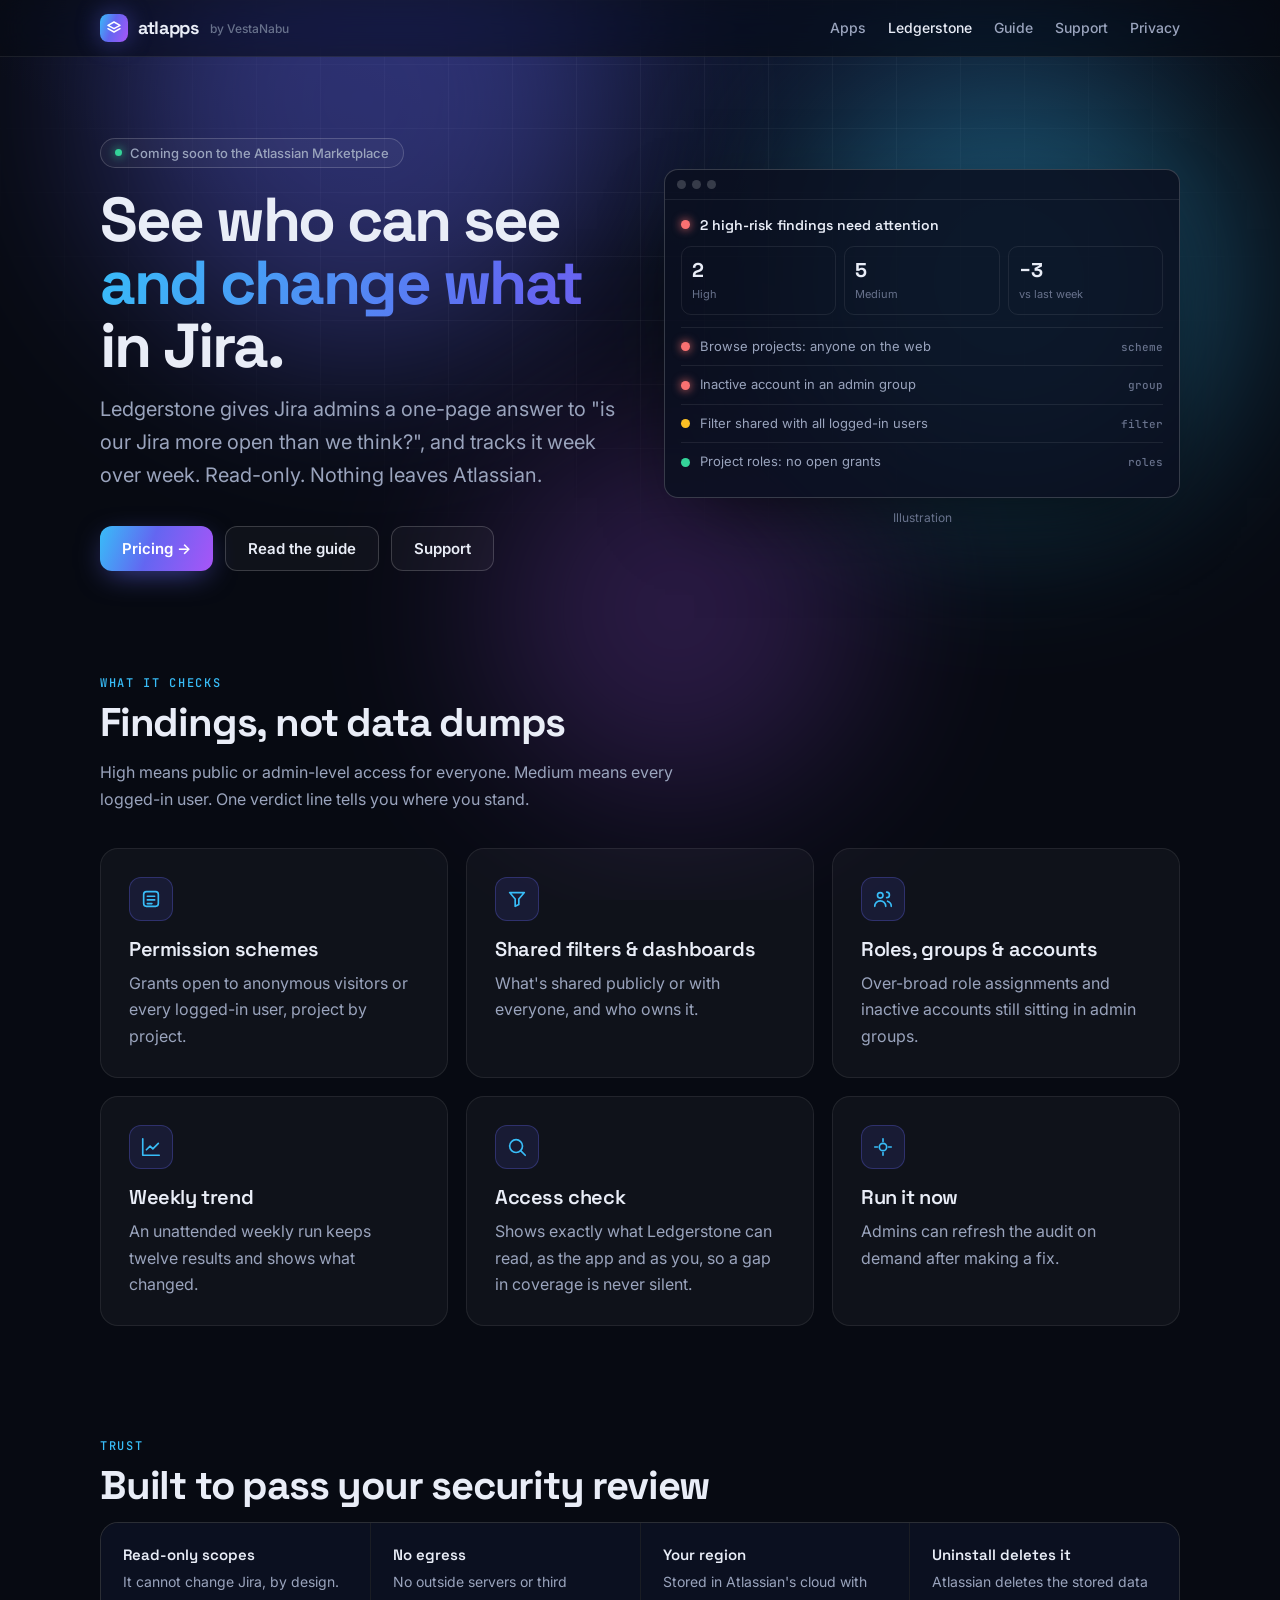
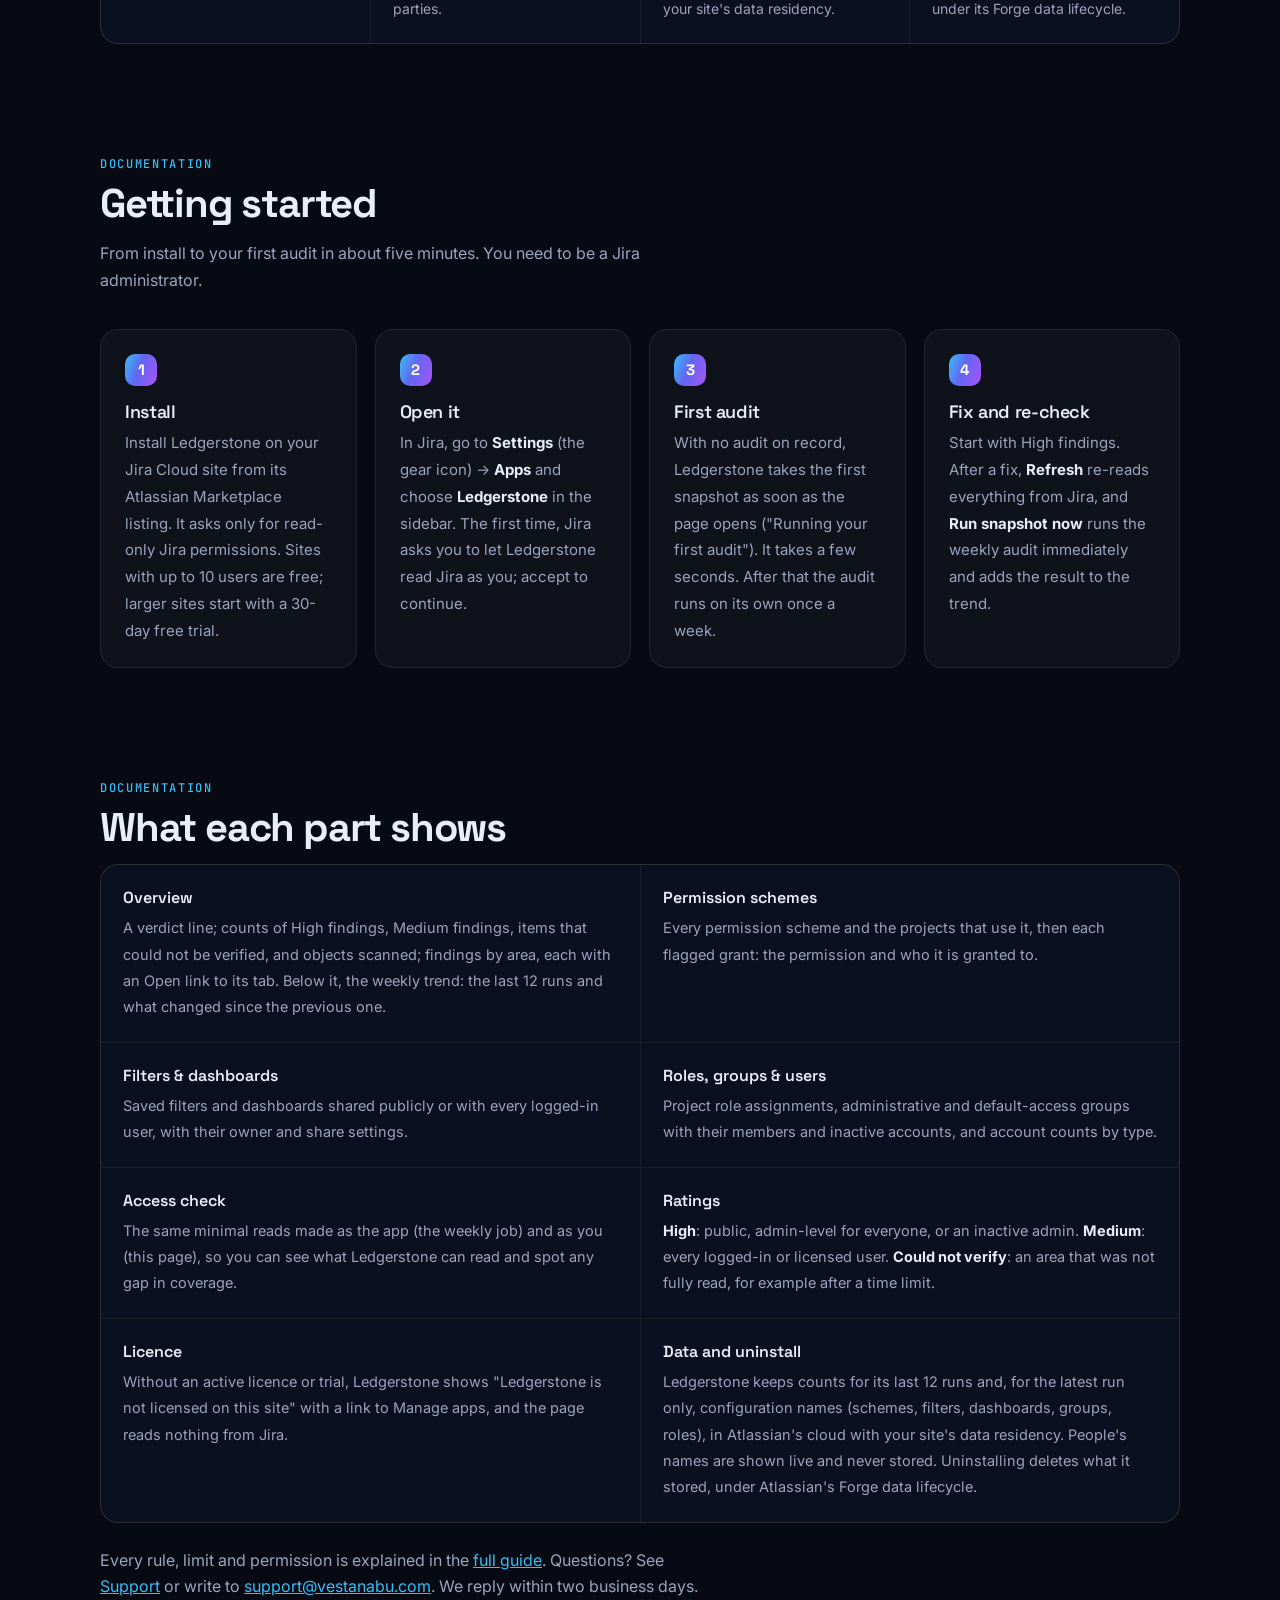
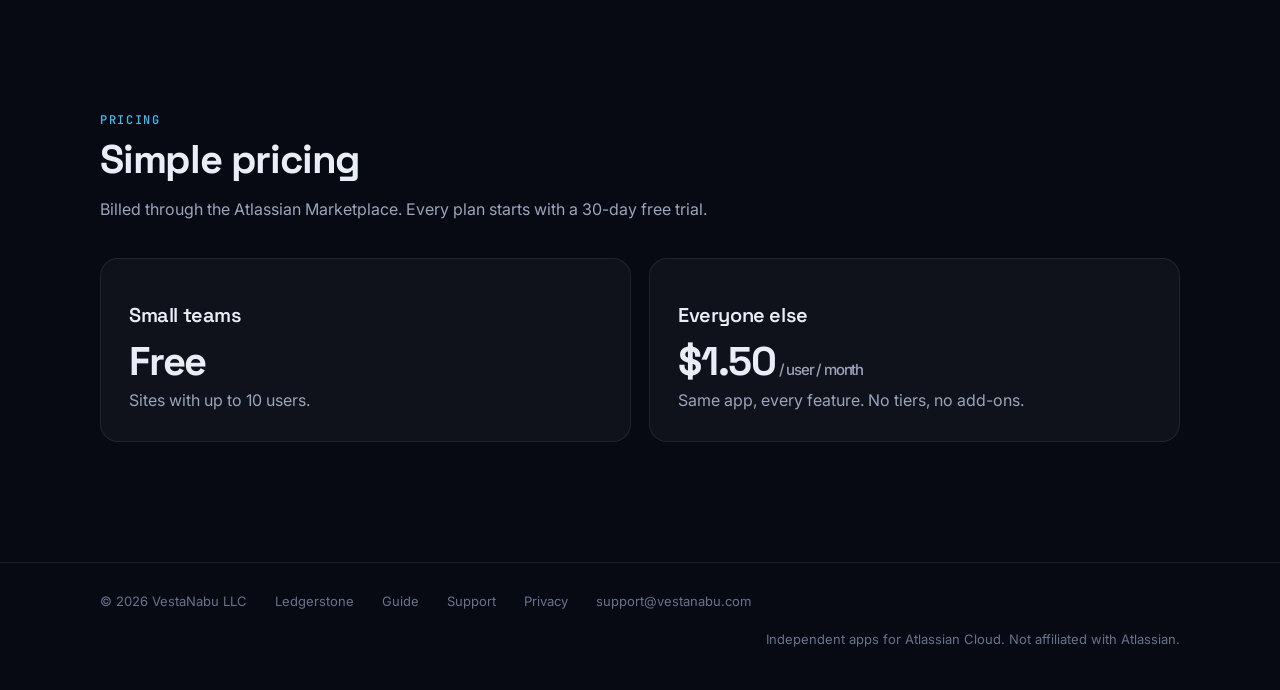
==== commit 4d0daae1: "Ledgerstone guide: detailed documentation for Marketplace review, with PDF; uninstall and licence wo" ====
--- a/ledgerstone/index.html
+++ b/ledgerstone/index.html
@@ -3,12 +3,12 @@
 <link rel="icon" href="data:image/svg+xml,%3Csvg xmlns='http://www.w3.org/2000/svg' viewBox='0 0 24 24'%3E%3Crect width='24' height='24' rx='6' fill='%236366f1'/%3E%3Cpath d='M12 5 5 9l7 4 7-4-7-4Zm-7 8 7 4 7-4' fill='none' stroke='white' stroke-width='2' stroke-linejoin='round'/%3E%3C/svg%3E">
 <link rel="stylesheet" href="/style.css"></head><body>
 <div class="sky" aria-hidden="true"><div class="orb o1"></div><div class="orb o2"></div><div class="orb o3"></div></div>
-<nav><div class="nav-in"><a class="brand" href="/"><span class="mark"><svg viewBox="0 0 24 24" fill="none" stroke="#fff" stroke-width="2.2" stroke-linecap="round" stroke-linejoin="round"><path d="M12 3 3 8l9 5 9-5-9-5Z"/><path d="m3 13 9 5 9-5"/></svg></span>atlapps<small>by VestaNabu</small></a><div class="nav-links"><a href="/">Apps</a><a href="/ledgerstone/" aria-current="page">Ledgerstone</a><a href="/ledgerstone/support/">Support</a><a href="/ledgerstone/privacy/">Privacy</a></div></div></nav>
+<nav><div class="nav-in"><a class="brand" href="/"><span class="mark"><svg viewBox="0 0 24 24" fill="none" stroke="#fff" stroke-width="2.2" stroke-linecap="round" stroke-linejoin="round"><path d="M12 3 3 8l9 5 9-5-9-5Z"/><path d="m3 13 9 5 9-5"/></svg></span>atlapps<small>by VestaNabu</small></a><div class="nav-links"><a href="/">Apps</a><a href="/ledgerstone/" aria-current="page">Ledgerstone</a><a href="/ledgerstone/guide/">Guide</a><a href="/ledgerstone/support/">Support</a><a href="/ledgerstone/privacy/">Privacy</a></div></div></nav>
 <main>
 <section class="split"><div><span class="eyebrow"><i></i>Coming soon to the Atlassian Marketplace</span>
 <h1>See who can see <span class="grad">and change what</span> in Jira.</h1>
 <p class="lede">Ledgerstone gives Jira admins a one-page answer to "is our Jira more open than we think?", and tracks it week over week. Read-only. Nothing leaves Atlassian.</p>
-<div class="cta"><a class="btn primary" href="#pricing">Pricing →</a><a class="btn ghost" href="#getting-started">Getting started</a><a class="btn ghost" href="/ledgerstone/support/">Support</a></div></div>
+<div class="cta"><a class="btn primary" href="#pricing">Pricing →</a><a class="btn ghost" href="/ledgerstone/guide/">Read the guide</a><a class="btn ghost" href="/ledgerstone/support/">Support</a></div></div>
 <div><div class="panel" role="img" aria-label="Illustration of the Ledgerstone overview"><div class="bar"><i></i><i></i><i></i></div><div class="in">
 <div class="verdict"><span class="dot bad"></span>2 high-risk findings need attention</div>
 <div class="kpis"><div class="kpi"><b>2</b><span>High</span></div><div class="kpi"><b>5</b><span>Medium</span></div><div class="kpi"><b>−3</b><span>vs last week</span></div></div>
@@ -29,7 +29,7 @@
 <div><b>Read-only scopes</b><span>It cannot change Jira, by design.</span></div>
 <div><b>No egress</b><span>No outside servers or third parties.</span></div>
 <div><b>Your region</b><span>Stored in Atlassian's cloud with your site's data residency.</span></div>
-<div><b>Uninstall = gone</b><span>Removing the app deletes its stored data.</span></div></div></section>
+<div><b>Uninstall deletes it</b><span>Atlassian deletes the stored data under its Forge data lifecycle.</span></div></div></section>
 <section id="getting-started" class="reveal"><p class="kicker">Documentation</p><h2>Getting started</h2><p class="sub">From install to your first audit in about five minutes. You need to be a Jira administrator.</p>
 <ol class="steps">
 <li><b>Install</b><span>Install Ledgerstone on your Jira Cloud site from its Atlassian Marketplace listing. It asks only for read-only Jira permissions. Sites with up to 10 users are free; larger sites start with a 30-day free trial.</span></li>
@@ -44,11 +44,11 @@
 <div><b>Roles, groups &amp; users</b><span>Project role assignments, administrative and default-access groups with their members and inactive accounts, and account counts by type.</span></div>
 <div><b>Access check</b><span>The same minimal reads made as the app (the weekly job) and as you (this page), so you can see what Ledgerstone can read and spot any gap in coverage.</span></div>
 <div><b>Ratings</b><span><strong>High</strong>: public, admin-level for everyone, or an inactive admin. <strong>Medium</strong>: every logged-in or licensed user. <strong>Could not verify</strong>: an area that was not fully read, for example after a time limit.</span></div>
-<div><b>Licence</b><span>Without an active licence or trial, Ledgerstone shows "Ledgerstone is not licensed on this site" with a link to Manage apps, and reads nothing from Jira.</span></div>
-<div><b>Data and uninstall</b><span>Ledgerstone stores counts and configuration names (schemes, filters, dashboards, groups, roles) for its last 12 runs, in Atlassian's cloud with your site's data residency. People's names are shown live and never stored. Uninstalling deletes everything it stored.</span></div>
-</div><p class="sub after">Questions? See <a href="/ledgerstone/support/">Support</a> or write to <a href="mailto:support@vestanabu.com">support@vestanabu.com</a>. We reply within two business days.</p></section>
+<div><b>Licence</b><span>Without an active licence or trial, Ledgerstone shows "Ledgerstone is not licensed on this site" with a link to Manage apps, and the page reads nothing from Jira.</span></div>
+<div><b>Data and uninstall</b><span>Ledgerstone keeps counts for its last 12 runs and, for the latest run only, configuration names (schemes, filters, dashboards, groups, roles), in Atlassian's cloud with your site's data residency. People's names are shown live and never stored. Uninstalling deletes what it stored, under Atlassian's Forge data lifecycle.</span></div>
+</div><p class="sub after">Every rule, limit and permission is explained in the <a href="/ledgerstone/guide/">full guide</a>. Questions? See <a href="/ledgerstone/support/">Support</a> or write to <a href="mailto:support@vestanabu.com">support@vestanabu.com</a>. We reply within two business days.</p></section>
 <section id="pricing" class="reveal"><p class="kicker">Pricing</p><h2>Simple pricing</h2><p class="sub">Billed through the Atlassian Marketplace. Every plan starts with a 30-day free trial.</p><div class="price">
 <div class="card"><h3>Small teams</h3><b>Free</b><p>Sites with up to 10 users.</p></div>
 <div class="card"><h3>Everyone else</h3><b>$1.50<small> / user / month</small></b><p>Same app, every feature. No tiers, no add-ons.</p></div></div></section></main>
-<footer><div class="foot"><span>© 2026 VestaNabu LLC</span><a href="/ledgerstone/">Ledgerstone</a><a href="/ledgerstone/support/">Support</a><a href="/ledgerstone/privacy/">Privacy</a><a href="mailto:support@vestanabu.com">support@vestanabu.com</a><span class="r">Independent apps for Atlassian Cloud. Not affiliated with Atlassian.</span></div></footer>
+<footer><div class="foot"><span>© 2026 VestaNabu LLC</span><a href="/ledgerstone/">Ledgerstone</a><a href="/ledgerstone/guide/">Guide</a><a href="/ledgerstone/support/">Support</a><a href="/ledgerstone/privacy/">Privacy</a><a href="mailto:support@vestanabu.com">support@vestanabu.com</a><span class="r">Independent apps for Atlassian Cloud. Not affiliated with Atlassian.</span></div></footer>
 <script src="/site.js" defer></script></body></html>
--- a/style.css
+++ b/style.css
@@ -104,8 +104,55 @@
 footer{border-top:1px solid var(--line);margin-top:64px}
 .foot{max-width:1120px;margin:0 auto;padding:28px 20px 40px;display:flex;flex-wrap:wrap;gap:16px 28px;color:var(--dim);font-size:13px}
 .foot a{text-decoration:none}.foot a:hover{color:var(--fg)}.foot .r{margin-left:auto}
+/* guide (long-form documentation) */
+.doc-head{padding:72px 0 8px;max-width:820px}.doc-head h1{font-size:clamp(36px,5vw,54px);margin:16px 0 12px}
+.doc-head .lede{margin:0}.doc-meta{color:var(--dim);font-size:13px;margin-top:14px}
+.doc{display:grid;grid-template-columns:230px minmax(0,1fr);gap:48px;align-items:start;padding:32px 0 0}
+.toc{position:sticky;top:84px;font-size:14px;border-left:1px solid var(--line);padding-left:16px}
+.toc b{display:block;font:500 12px var(--mono);letter-spacing:.12em;text-transform:uppercase;color:var(--a1);margin-bottom:10px}
+.toc ol{list-style:none;margin:0;padding:0;display:grid;gap:7px}.toc a{color:var(--muted);text-decoration:none}.toc a:hover{color:var(--fg)}
+.doc article{max-width:800px;min-width:0}
+.doc article h2{font-size:28px;margin:56px 0 12px;scroll-margin-top:84px}.doc article h2:first-child{margin-top:0}
+.doc article h3{font:600 19px/1.3 var(--display);letter-spacing:-.01em;margin:30px 0 8px;scroll-margin-top:84px}
+.doc article p,.doc article li{color:var(--muted)}.doc article strong{color:var(--fg)}.doc article a{color:var(--a1)}
+.doc article ul,.doc article ol{padding-left:22px}.doc article li{margin:5px 0}
+.doc code{font:500 13px var(--mono);color:var(--fg);background:var(--card-hi);border:1px solid var(--line);border-radius:6px;padding:1px 6px;white-space:nowrap}
+.tbl-wrap{overflow-x:auto;margin:16px 0 8px;border:1px solid var(--line);border-radius:14px}
+.tbl{width:100%;border-collapse:collapse;font-size:14.5px}
+.tbl th{text-align:left;font:500 11.5px var(--mono);letter-spacing:.08em;text-transform:uppercase;color:var(--dim);padding:12px 14px;border-bottom:1px solid var(--line);background:var(--bg2)}
+.tbl td{padding:11px 14px;border-bottom:1px solid var(--line);color:var(--muted);vertical-align:top}.tbl tr:last-child td{border-bottom:0}
+.tbl td:first-child{color:var(--fg)}
+.note{margin:18px 0;padding:16px 18px;border:1px solid rgba(99,102,241,.35);border-radius:14px;background:rgba(99,102,241,.08);color:var(--muted)}
+.note strong{color:var(--fg)}
+.sev{display:inline-block;font:600 12px/1 var(--body);padding:4px 8px;border-radius:6px;border:1px solid;white-space:nowrap}
+.sev.high{color:var(--bad);border-color:rgba(248,113,113,.45);background:rgba(248,113,113,.1)}
+.sev.med{color:var(--warn);border-color:rgba(251,191,36,.45);background:rgba(251,191,36,.1)}
+.sev.unk{color:var(--muted);border-color:var(--line-hi);background:var(--card)}
+.sev.none{color:var(--ok);border-color:rgba(52,211,153,.4);background:rgba(52,211,153,.08)}
+figure.shot{margin:20px 0 10px;border:1px solid var(--line-hi);border-radius:14px;overflow:hidden;background:#fff}
+figure.shot img{display:block;width:100%;height:auto}
+figure.shot figcaption{background:var(--bg2);color:var(--dim);font-size:13px;padding:10px 14px;border-top:1px solid var(--line)}
+.doc .steps{grid-template-columns:1fr;gap:12px;margin:16px 0}.doc .steps li{padding:18px 20px}
+.doc .steps li::before{width:28px;height:28px;font-size:14px;margin-bottom:10px}
 /* reveal on scroll */
 .reveal{opacity:0;transform:translateY(18px);transition:opacity .7s ease,transform .7s ease}.reveal.in{opacity:1;transform:none}
 @media (max-width:820px){.app,.split,.defs{grid-template-columns:1fr}.app .preview{border-left:0;border-top:1px solid var(--line)}.nav-links{gap:14px}.brand small{display:none}}
-@media (max-width:480px){.nav-in{gap:14px}.nav-links{gap:12px}.nav-links a:first-child{display:none}}
+@media (max-width:480px){.nav-in{gap:12px;padding:14px 16px}.nav-links{gap:10px}.nav-links a{font-size:13.5px}.nav-links a:first-child{display:none}}
 @media (prefers-reduced-motion:reduce){*{animation:none!important;transition:none!important}.reveal{opacity:1;transform:none}}
+@media (max-width:960px){.doc{grid-template-columns:1fr;gap:20px}.toc{position:static;border-left:0;padding:16px;border:1px solid var(--line);border-radius:14px;background:var(--card)}}
+/* print: clean light pages (used for the PDF of the guide) */
+@media print{
+  :root{--fg:#111827;--muted:#374151;--dim:#6b7280;--line:#d1d5db;--line-hi:#9ca3af;--card:#f9fafb;--card-hi:#f3f4f6;--bg2:#f3f4f6;--a1:#1d4ed8}
+  body{background:#fff;color:#111827;font-size:11pt}
+  .sky,nav,.toc,.cta,.pdf-link,footer .foot a{display:none!important}
+  .grad{background:none;color:#4338ca;-webkit-text-fill-color:#4338ca;animation:none}
+  .eyebrow{border-color:#d1d5db;background:#f9fafb;color:#374151}.eyebrow i{display:none}
+  .doc{display:block;padding:0}.doc-head{padding:0 0 8px}
+  .doc article h2{break-after:avoid;margin-top:28px}.doc article h3{break-after:avoid}
+  figure.shot,.tbl-wrap,.note,.steps li{break-inside:avoid}
+  .tbl th{background:#f3f4f6;color:#374151}.tbl td:first-child{color:#111827}
+  .sev.high{color:#b91c1c;border-color:#fca5a5;background:#fef2f2}.sev.med{color:#92400e;border-color:#fcd34d;background:#fffbeb}
+  .sev.none{color:#065f46;border-color:#6ee7b7;background:#ecfdf5}
+  .reveal{opacity:1!important;transform:none!important}
+  a{color:#1d4ed8}footer{margin-top:24px}
+}
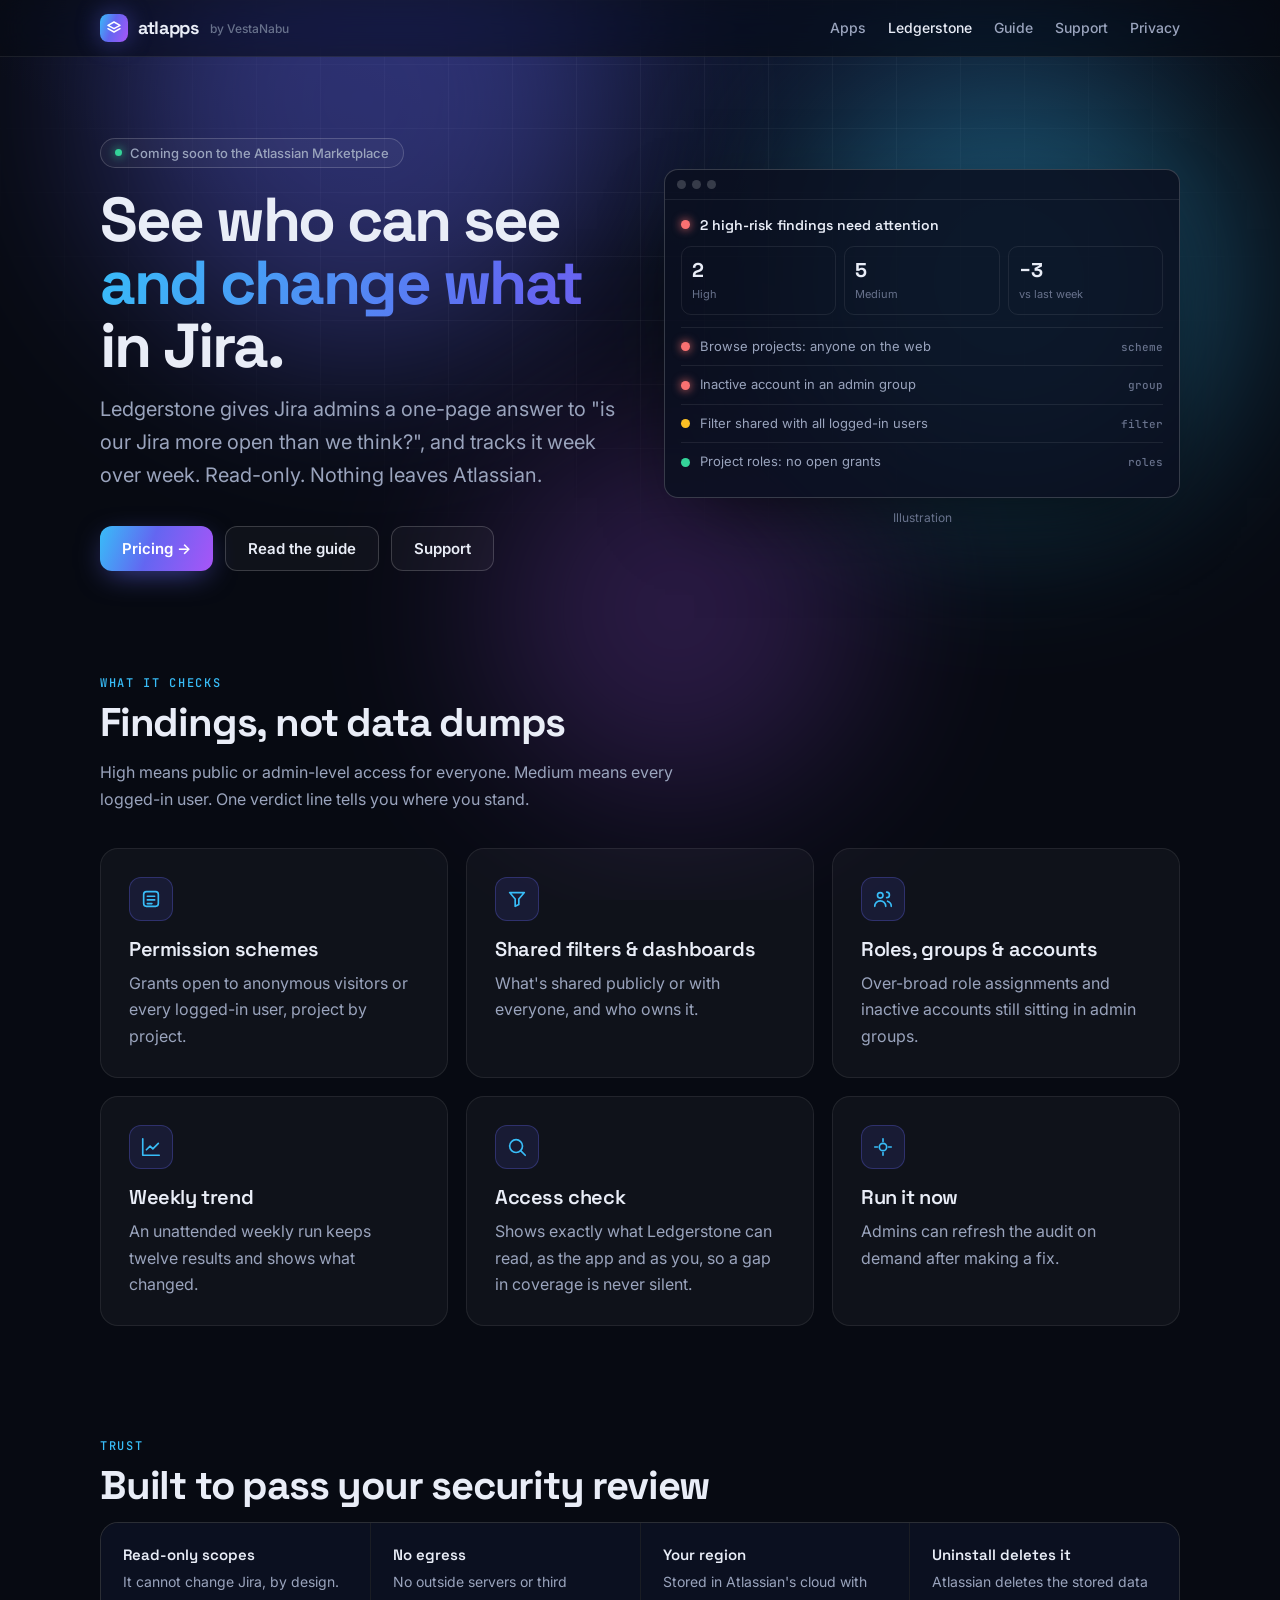
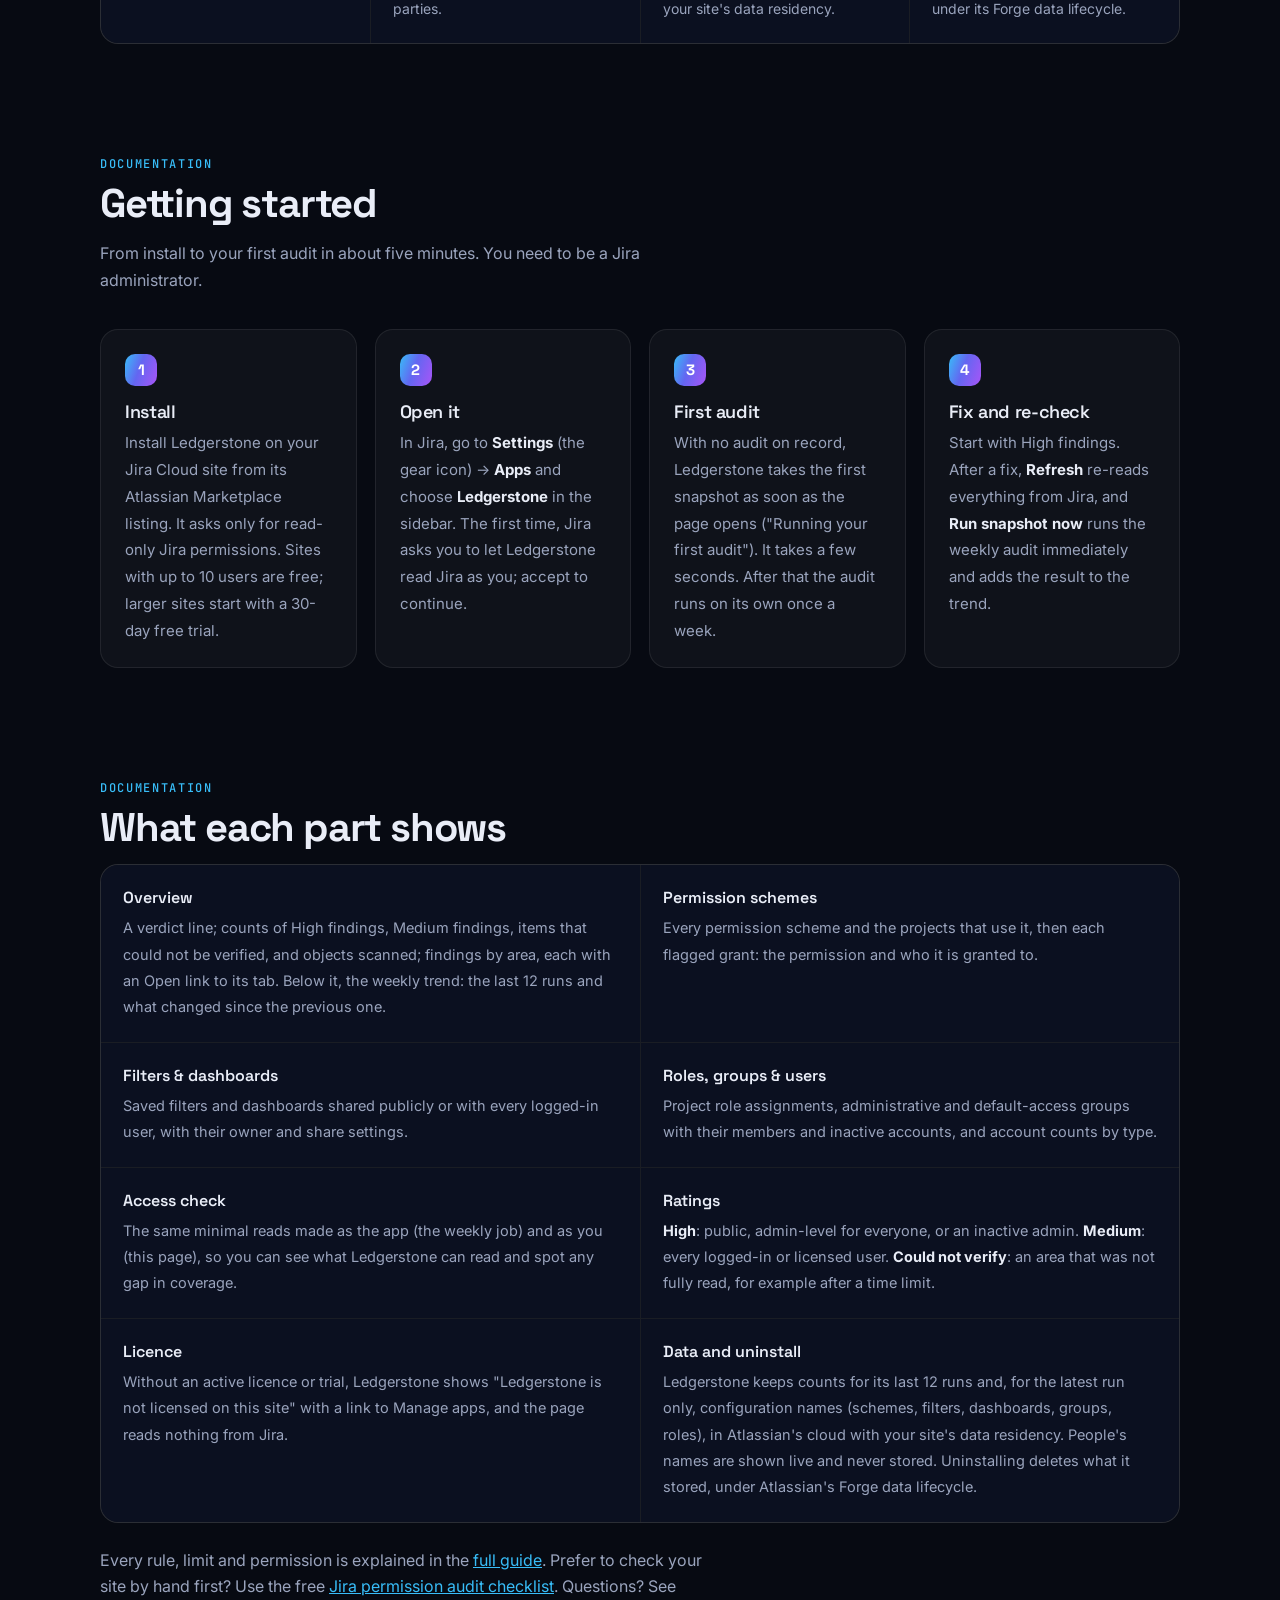
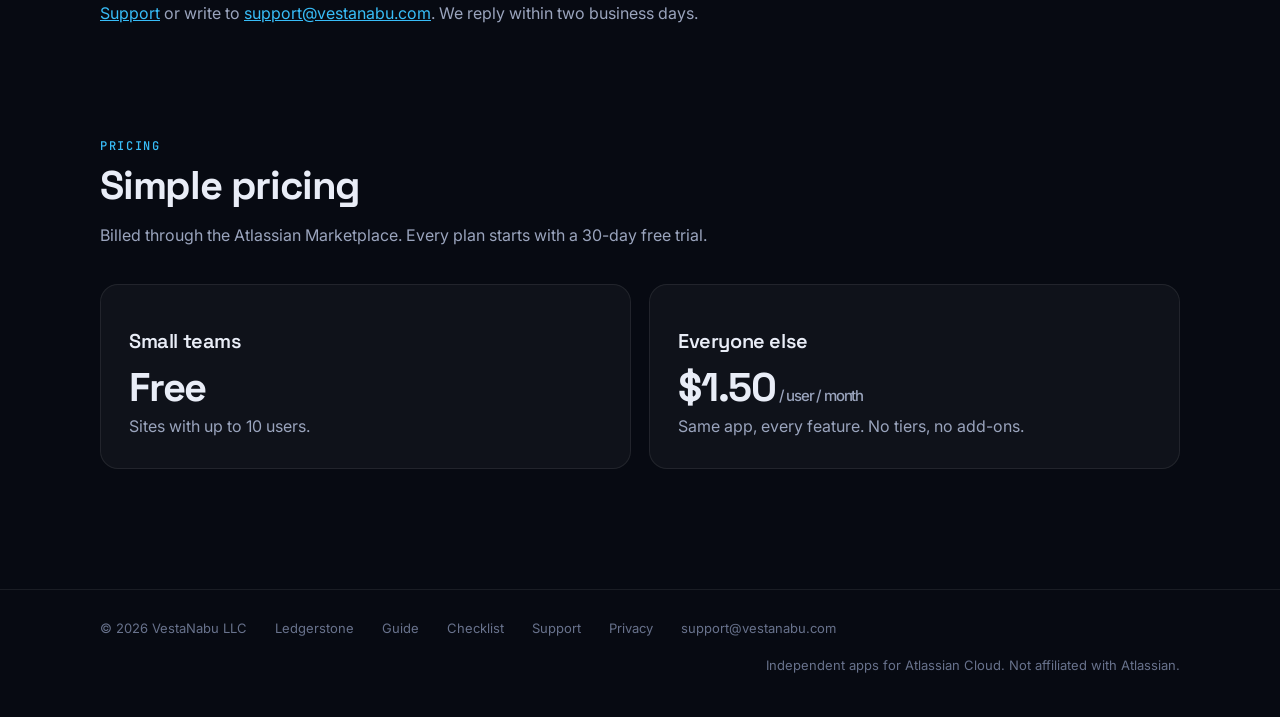
==== commit 616e1cdf: "Free Jira permission audit checklist page, sitemap and robots; nav fits 320px phones - /ledgerstone/" ====
--- a/ledgerstone/index.html
+++ b/ledgerstone/index.html
@@ -46,9 +46,9 @@
 <div><b>Ratings</b><span><strong>High</strong>: public, admin-level for everyone, or an inactive admin. <strong>Medium</strong>: every logged-in or licensed user. <strong>Could not verify</strong>: an area that was not fully read, for example after a time limit.</span></div>
 <div><b>Licence</b><span>Without an active licence or trial, Ledgerstone shows "Ledgerstone is not licensed on this site" with a link to Manage apps, and the page reads nothing from Jira.</span></div>
 <div><b>Data and uninstall</b><span>Ledgerstone keeps counts for its last 12 runs and, for the latest run only, configuration names (schemes, filters, dashboards, groups, roles), in Atlassian's cloud with your site's data residency. People's names are shown live and never stored. Uninstalling deletes what it stored, under Atlassian's Forge data lifecycle.</span></div>
-</div><p class="sub after">Every rule, limit and permission is explained in the <a href="/ledgerstone/guide/">full guide</a>. Questions? See <a href="/ledgerstone/support/">Support</a> or write to <a href="mailto:support@vestanabu.com">support@vestanabu.com</a>. We reply within two business days.</p></section>
+</div><p class="sub after">Every rule, limit and permission is explained in the <a href="/ledgerstone/guide/">full guide</a>. Prefer to check your site by hand first? Use the free <a href="/ledgerstone/jira-permission-audit-checklist/">Jira permission audit checklist</a>. Questions? See <a href="/ledgerstone/support/">Support</a> or write to <a href="mailto:support@vestanabu.com">support@vestanabu.com</a>. We reply within two business days.</p></section>
 <section id="pricing" class="reveal"><p class="kicker">Pricing</p><h2>Simple pricing</h2><p class="sub">Billed through the Atlassian Marketplace. Every plan starts with a 30-day free trial.</p><div class="price">
 <div class="card"><h3>Small teams</h3><b>Free</b><p>Sites with up to 10 users.</p></div>
 <div class="card"><h3>Everyone else</h3><b>$1.50<small> / user / month</small></b><p>Same app, every feature. No tiers, no add-ons.</p></div></div></section></main>
-<footer><div class="foot"><span>© 2026 VestaNabu LLC</span><a href="/ledgerstone/">Ledgerstone</a><a href="/ledgerstone/guide/">Guide</a><a href="/ledgerstone/support/">Support</a><a href="/ledgerstone/privacy/">Privacy</a><a href="mailto:support@vestanabu.com">support@vestanabu.com</a><span class="r">Independent apps for Atlassian Cloud. Not affiliated with Atlassian.</span></div></footer>
+<footer><div class="foot"><span>© 2026 VestaNabu LLC</span><a href="/ledgerstone/">Ledgerstone</a><a href="/ledgerstone/guide/">Guide</a><a href="/ledgerstone/jira-permission-audit-checklist/">Checklist</a><a href="/ledgerstone/support/">Support</a><a href="/ledgerstone/privacy/">Privacy</a><a href="mailto:support@vestanabu.com">support@vestanabu.com</a><span class="r">Independent apps for Atlassian Cloud. Not affiliated with Atlassian.</span></div></footer>
 <script src="/site.js" defer></script></body></html>
--- a/style.css
+++ b/style.css
@@ -138,6 +138,7 @@
 .reveal{opacity:0;transform:translateY(18px);transition:opacity .7s ease,transform .7s ease}.reveal.in{opacity:1;transform:none}
 @media (max-width:820px){.app,.split,.defs{grid-template-columns:1fr}.app .preview{border-left:0;border-top:1px solid var(--line)}.nav-links{gap:14px}.brand small{display:none}}
 @media (max-width:480px){.nav-in{gap:12px;padding:14px 16px}.nav-links{gap:10px}.nav-links a{font-size:13.5px}.nav-links a:first-child{display:none}}
+@media (max-width:375px){.nav-links a:last-child{display:none}}
 @media (prefers-reduced-motion:reduce){*{animation:none!important;transition:none!important}.reveal{opacity:1;transform:none}}
 @media (max-width:960px){.doc{grid-template-columns:1fr;gap:20px}.toc{position:static;border-left:0;padding:16px;border:1px solid var(--line);border-radius:14px;background:var(--card)}}
 /* print: clean light pages (used for the PDF of the guide) */
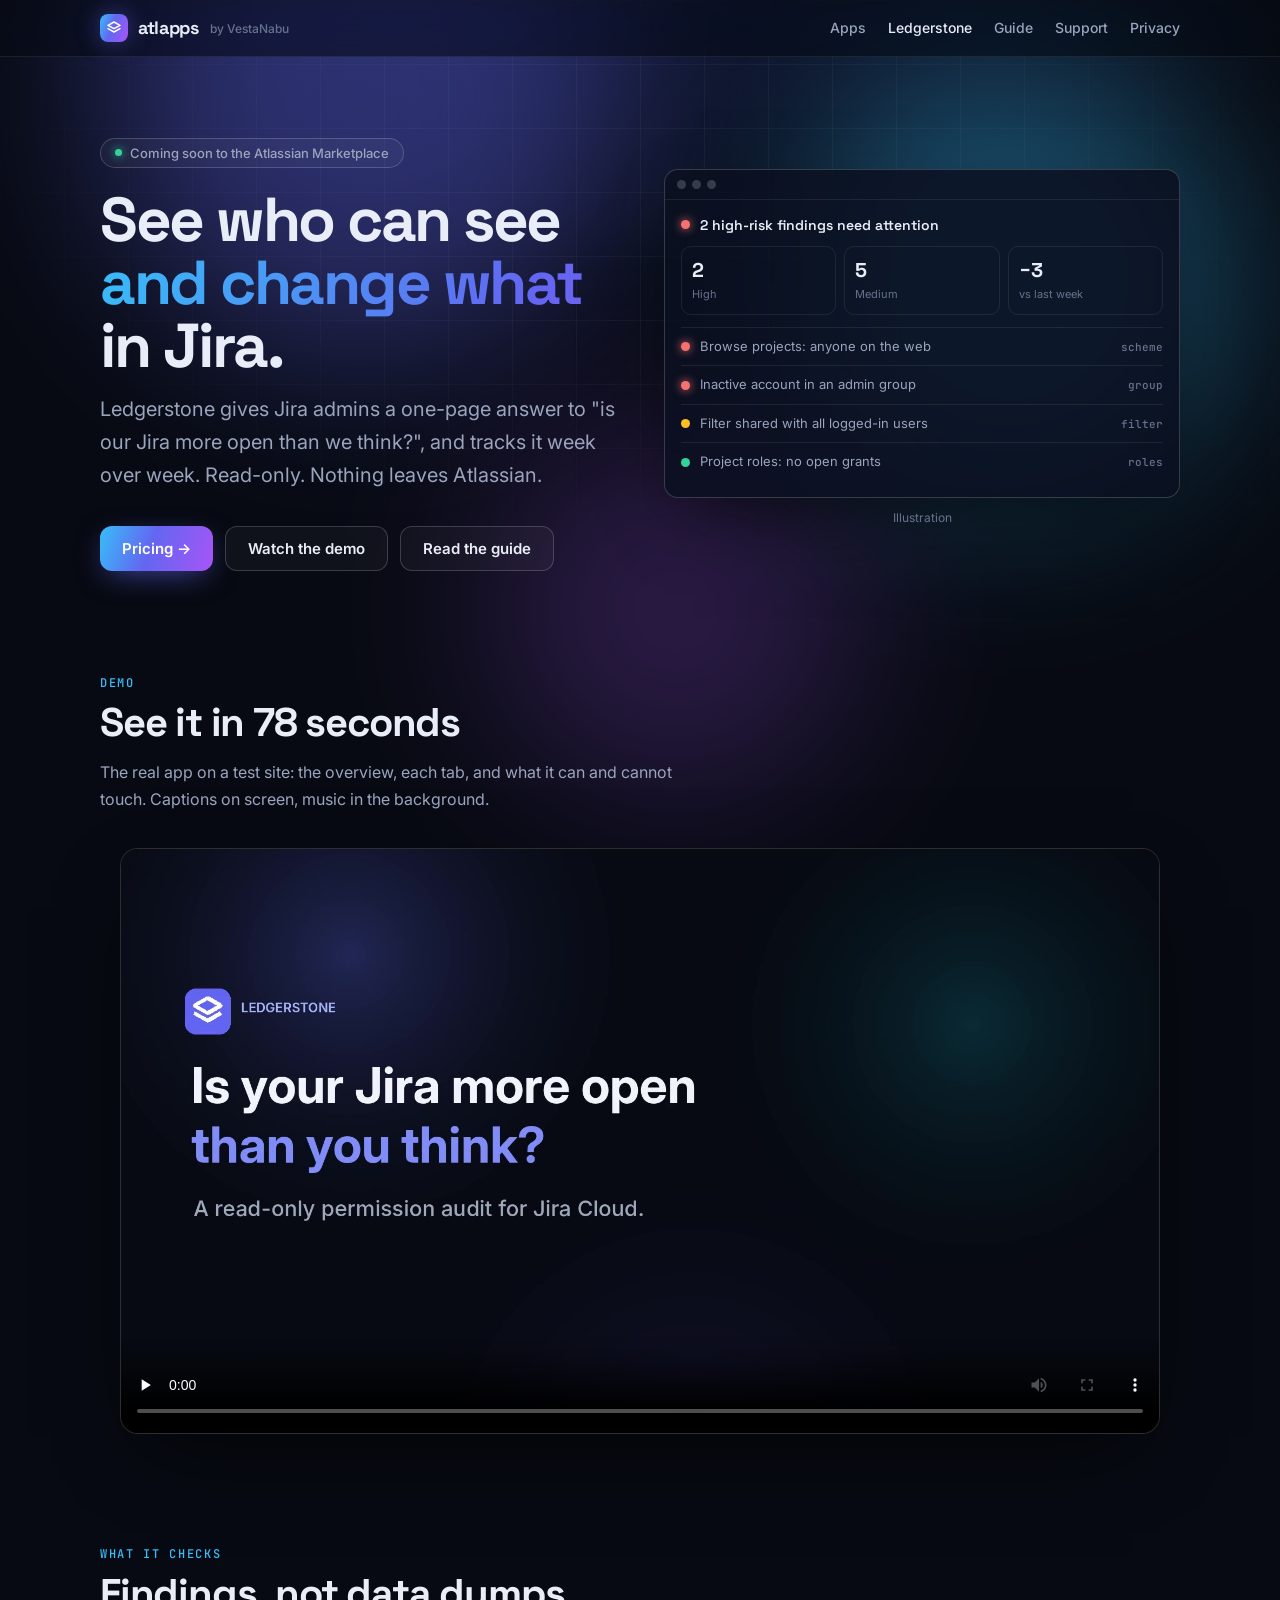
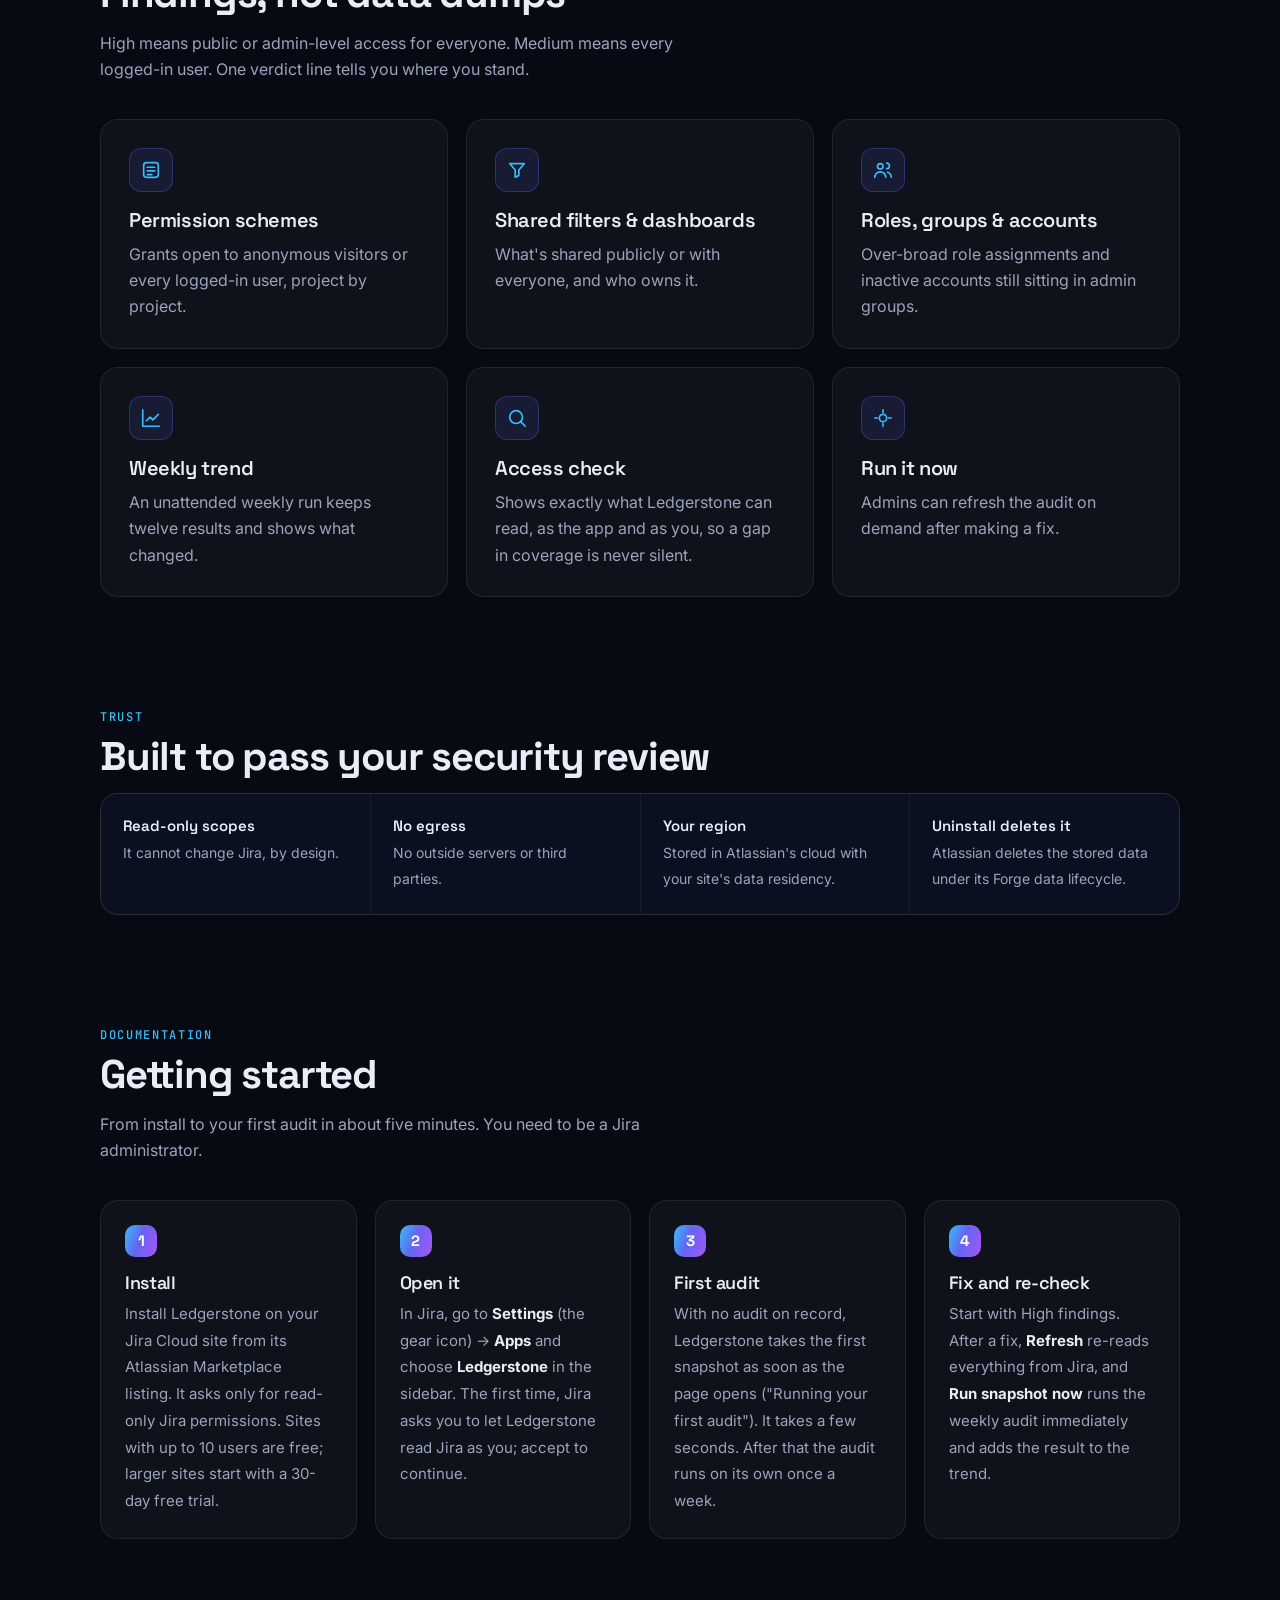
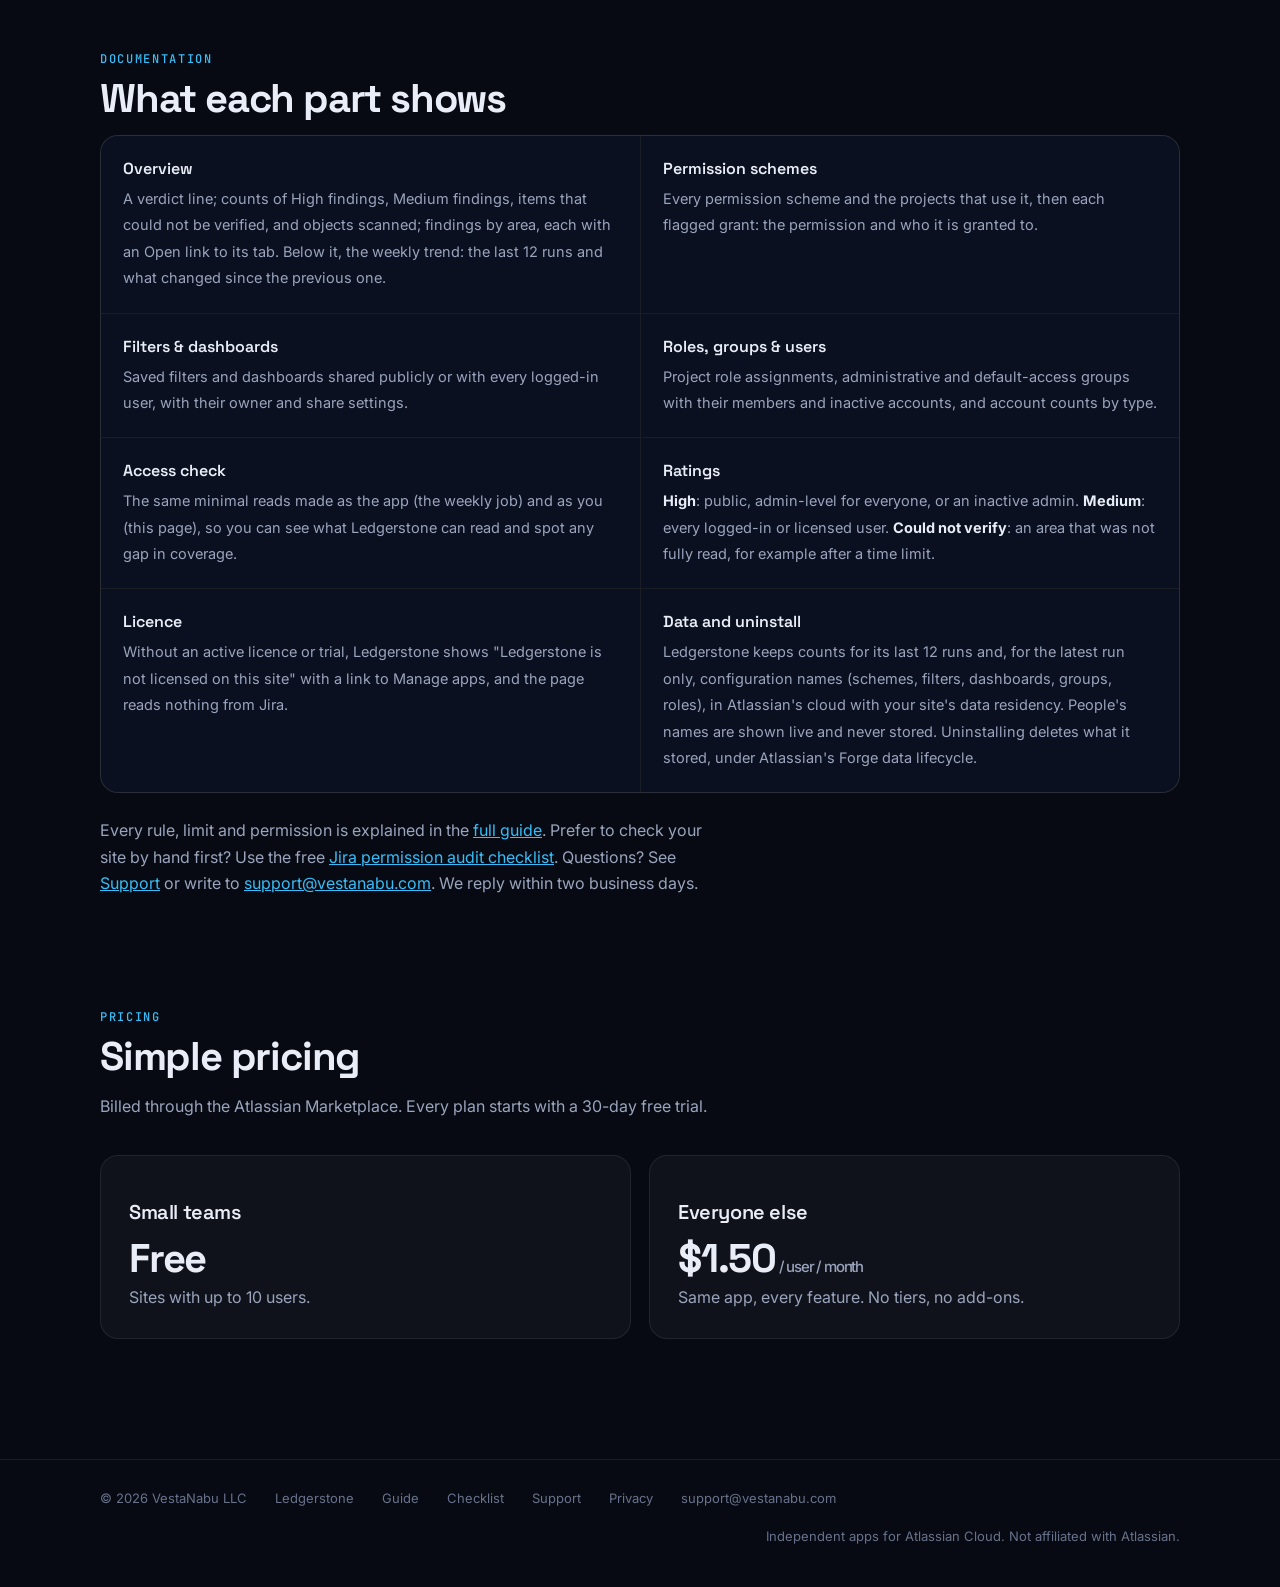
==== commit 7a8a0c8f: "Product page: 78-second demo video (owner OK, 2026-10-17) - ledgerstone/media/ledgerstone-demo.mp4 (" ====
--- a/ledgerstone/index.html
+++ b/ledgerstone/index.html
@@ -8,7 +8,7 @@
 <section class="split"><div><span class="eyebrow"><i></i>Coming soon to the Atlassian Marketplace</span>
 <h1>See who can see <span class="grad">and change what</span> in Jira.</h1>
 <p class="lede">Ledgerstone gives Jira admins a one-page answer to "is our Jira more open than we think?", and tracks it week over week. Read-only. Nothing leaves Atlassian.</p>
-<div class="cta"><a class="btn primary" href="#pricing">Pricing →</a><a class="btn ghost" href="/ledgerstone/guide/">Read the guide</a><a class="btn ghost" href="/ledgerstone/support/">Support</a></div></div>
+<div class="cta"><a class="btn primary" href="#pricing">Pricing →</a><a class="btn ghost" href="#demo">Watch the demo</a><a class="btn ghost" href="/ledgerstone/guide/">Read the guide</a></div></div>
 <div><div class="panel" role="img" aria-label="Illustration of the Ledgerstone overview"><div class="bar"><i></i><i></i><i></i></div><div class="in">
 <div class="verdict"><span class="dot bad"></span>2 high-risk findings need attention</div>
 <div class="kpis"><div class="kpi"><b>2</b><span>High</span></div><div class="kpi"><b>5</b><span>Medium</span></div><div class="kpi"><b>−3</b><span>vs last week</span></div></div>
@@ -17,6 +17,7 @@
 <div class="row"><span class="dot warn"></span>Filter shared with all logged-in users<em>filter</em></div>
 <div class="row"><span class="dot ok"></span>Project roles: no open grants<em>roles</em></div>
 </div></div><p class="caption">Illustration</p></div></section>
+<section id="demo" class="reveal"><p class="kicker">Demo</p><h2>See it in 78 seconds</h2><p class="sub">The real app on a test site: the overview, each tab, and what it can and cannot touch. Captions on screen, music in the background.</p><div class="video"><video controls playsinline preload="none" width="1920" height="1080" poster="/ledgerstone/media/ledgerstone-demo-poster.jpg"><source src="/ledgerstone/media/ledgerstone-demo.mp4" type="video/mp4">Your browser cannot play this video. <a href="/ledgerstone/media/ledgerstone-demo.mp4">Download it (MP4, 7.7 MB)</a>.</video></div></section>
 <section class="reveal"><p class="kicker">What it checks</p><h2>Findings, not data dumps</h2><p class="sub">High means public or admin-level access for everyone. Medium means every logged-in user. One verdict line tells you where you stand.</p><div class="grid">
 <div class="card"><div class="icon"><svg viewBox="0 0 24 24"><rect x="4" y="4" width="16" height="16" rx="3"/><path d="M8 9h8M8 13h8M8 17h5"/></svg></div><h3>Permission schemes</h3><p>Grants open to anonymous visitors or every logged-in user, project by project.</p></div>
 <div class="card"><div class="icon"><svg viewBox="0 0 24 24"><path d="M4 5h16l-6 7v6l-4 2v-8L4 5Z"/></svg></div><h3>Shared filters & dashboards</h3><p>What's shared publicly or with everyone, and who owns it.</p></div>
--- a/style.css
+++ b/style.css
@@ -136,6 +136,7 @@
 .doc .steps li::before{width:28px;height:28px;font-size:14px;margin-bottom:10px}
 /* reveal on scroll */
 .reveal{opacity:0;transform:translateY(18px);transition:opacity .7s ease,transform .7s ease}.reveal.in{opacity:1;transform:none}
+.video{max-width:1040px;margin:28px auto 0;border:1px solid var(--line-hi);border-radius:18px;overflow:hidden;background:#000;box-shadow:0 30px 80px -30px rgba(0,0,0,.8)}.video video{display:block;width:100%;height:auto}
 @media (max-width:820px){.app,.split,.defs{grid-template-columns:1fr}.app .preview{border-left:0;border-top:1px solid var(--line)}.nav-links{gap:14px}.brand small{display:none}}
 @media (max-width:480px){.nav-in{gap:12px;padding:14px 16px}.nav-links{gap:10px}.nav-links a{font-size:13.5px}.nav-links a:first-child{display:none}}
 @media (max-width:375px){.nav-links a:last-child{display:none}}
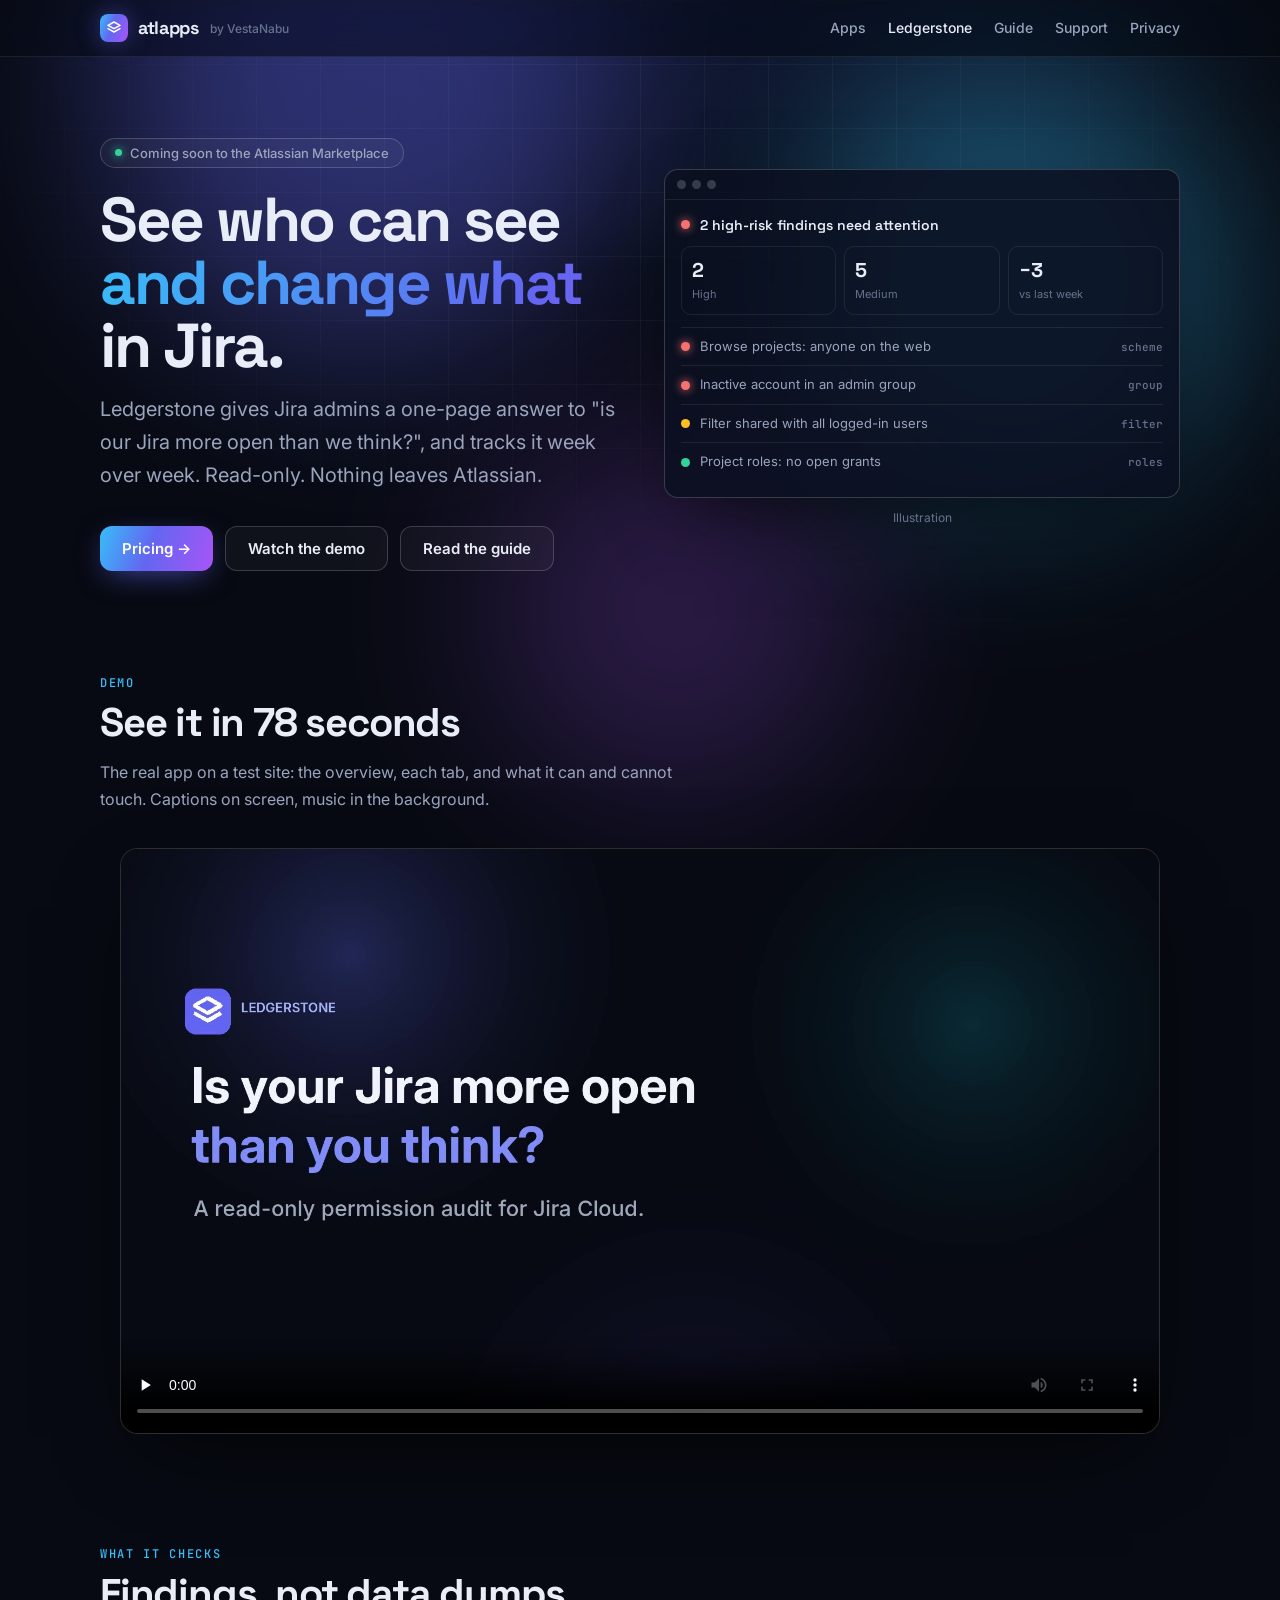
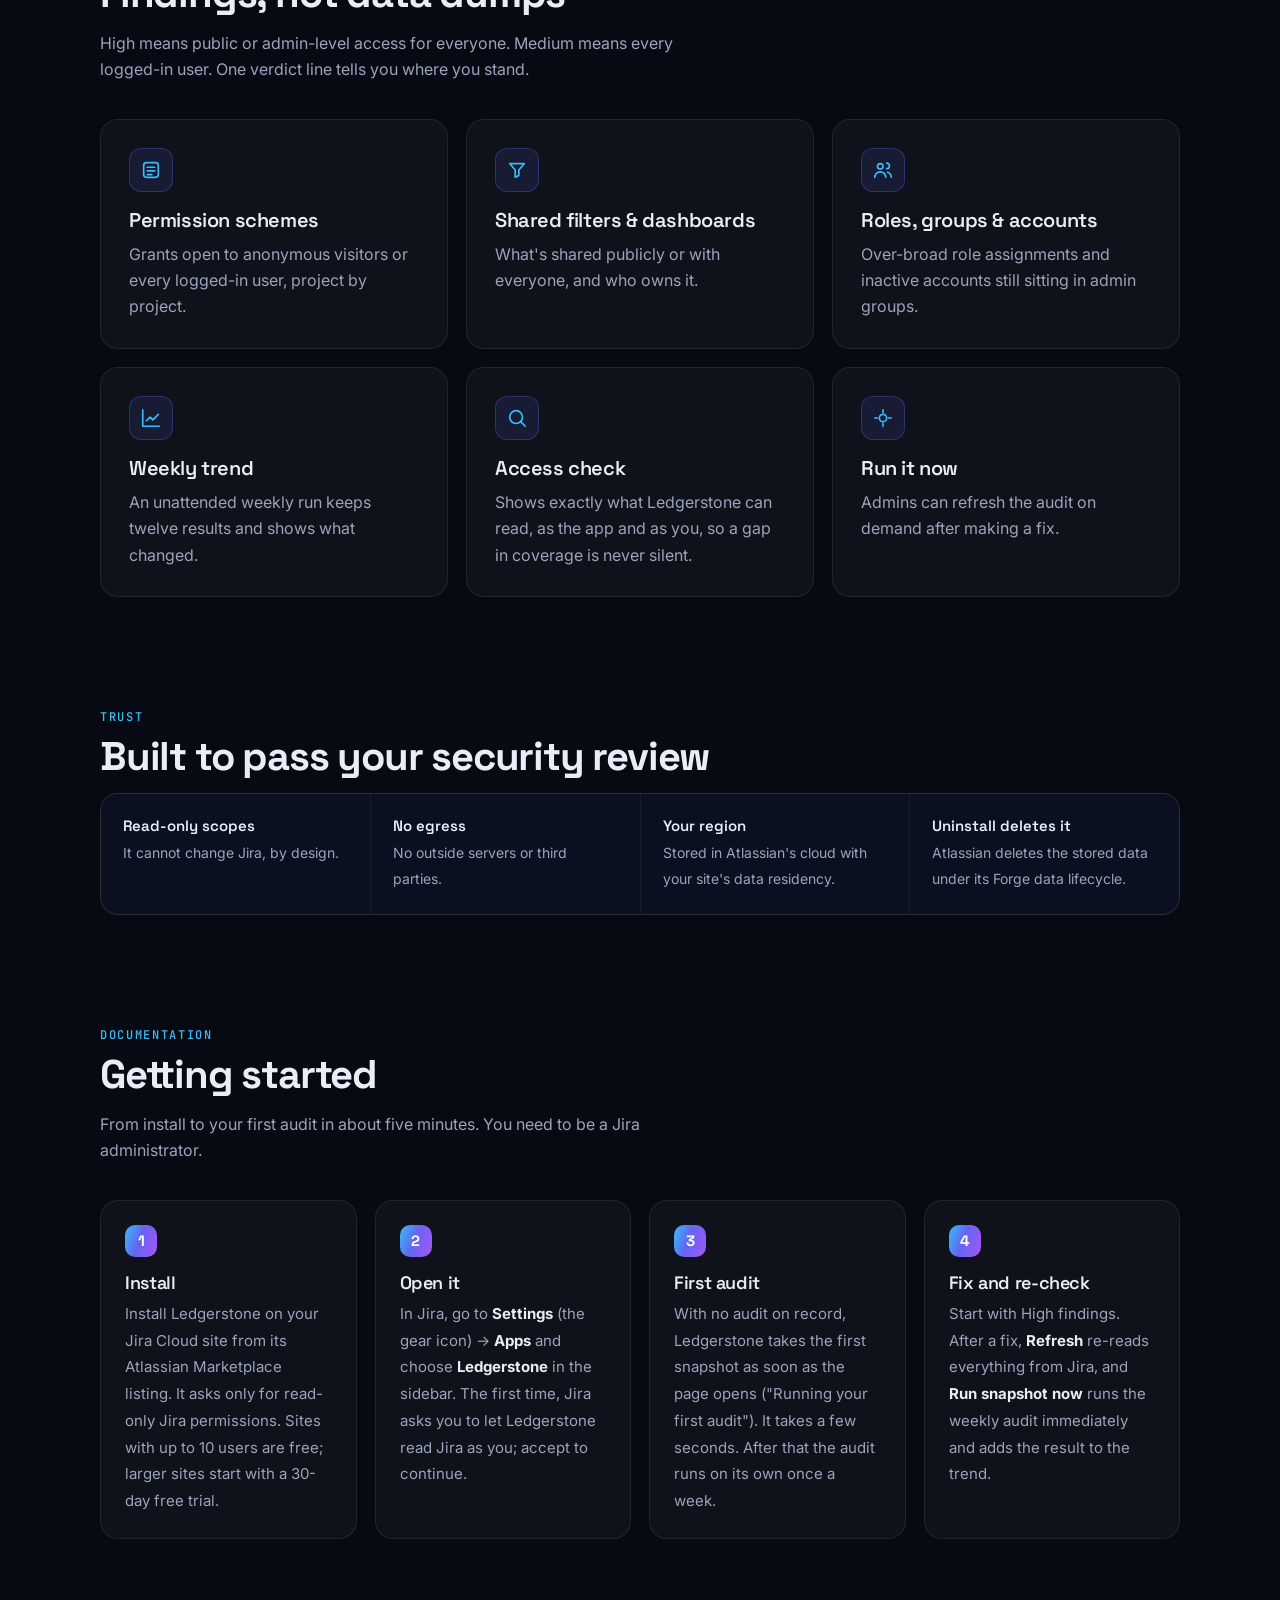
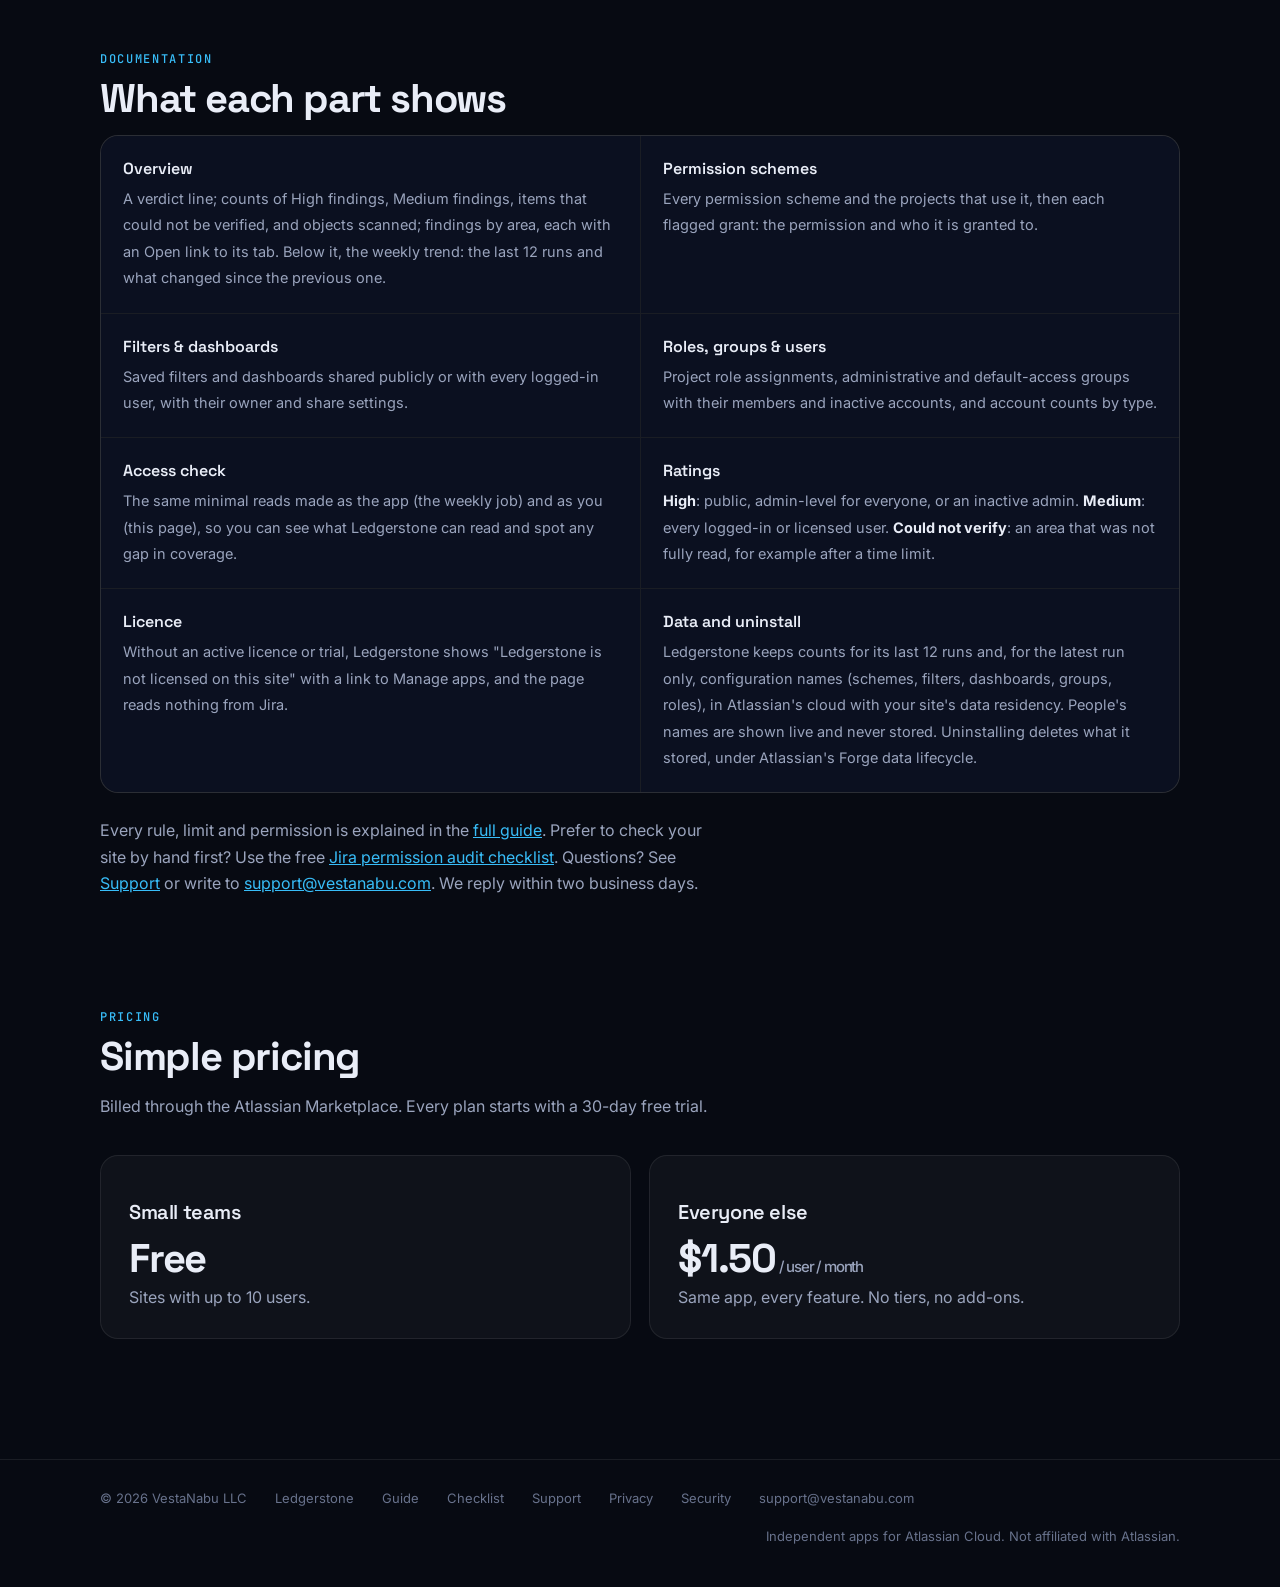
==== commit a54faa5c: "Security policy page (/security/) for Atlassian's review, linked from every footer and the sitemap A" ====
--- a/ledgerstone/index.html
+++ b/ledgerstone/index.html
@@ -51,5 +51,5 @@
 <section id="pricing" class="reveal"><p class="kicker">Pricing</p><h2>Simple pricing</h2><p class="sub">Billed through the Atlassian Marketplace. Every plan starts with a 30-day free trial.</p><div class="price">
 <div class="card"><h3>Small teams</h3><b>Free</b><p>Sites with up to 10 users.</p></div>
 <div class="card"><h3>Everyone else</h3><b>$1.50<small> / user / month</small></b><p>Same app, every feature. No tiers, no add-ons.</p></div></div></section></main>
-<footer><div class="foot"><span>© 2026 VestaNabu LLC</span><a href="/ledgerstone/">Ledgerstone</a><a href="/ledgerstone/guide/">Guide</a><a href="/ledgerstone/jira-permission-audit-checklist/">Checklist</a><a href="/ledgerstone/support/">Support</a><a href="/ledgerstone/privacy/">Privacy</a><a href="mailto:support@vestanabu.com">support@vestanabu.com</a><span class="r">Independent apps for Atlassian Cloud. Not affiliated with Atlassian.</span></div></footer>
+<footer><div class="foot"><span>© 2026 VestaNabu LLC</span><a href="/ledgerstone/">Ledgerstone</a><a href="/ledgerstone/guide/">Guide</a><a href="/ledgerstone/jira-permission-audit-checklist/">Checklist</a><a href="/ledgerstone/support/">Support</a><a href="/ledgerstone/privacy/">Privacy</a><a href="/security/">Security</a><a href="mailto:support@vestanabu.com">support@vestanabu.com</a><span class="r">Independent apps for Atlassian Cloud. Not affiliated with Atlassian.</span></div></footer>
 <script src="/site.js" defer></script></body></html>
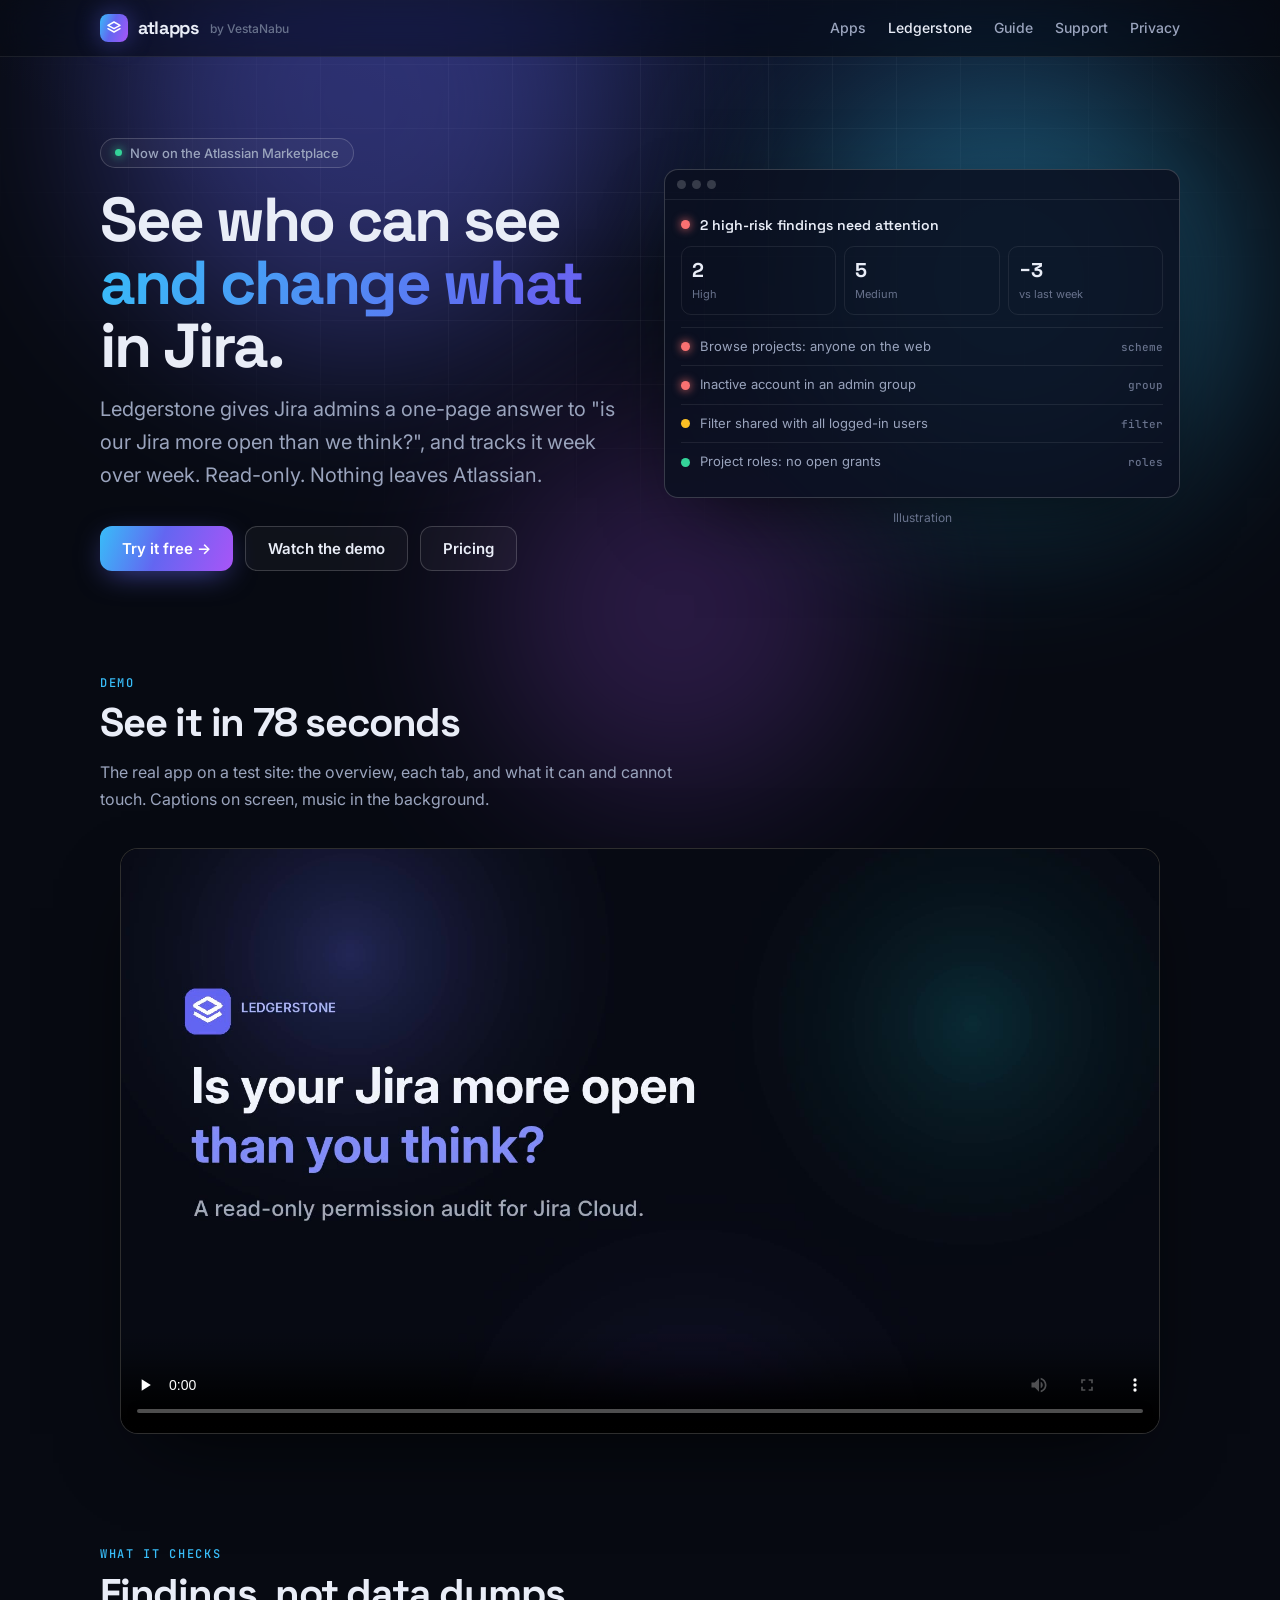
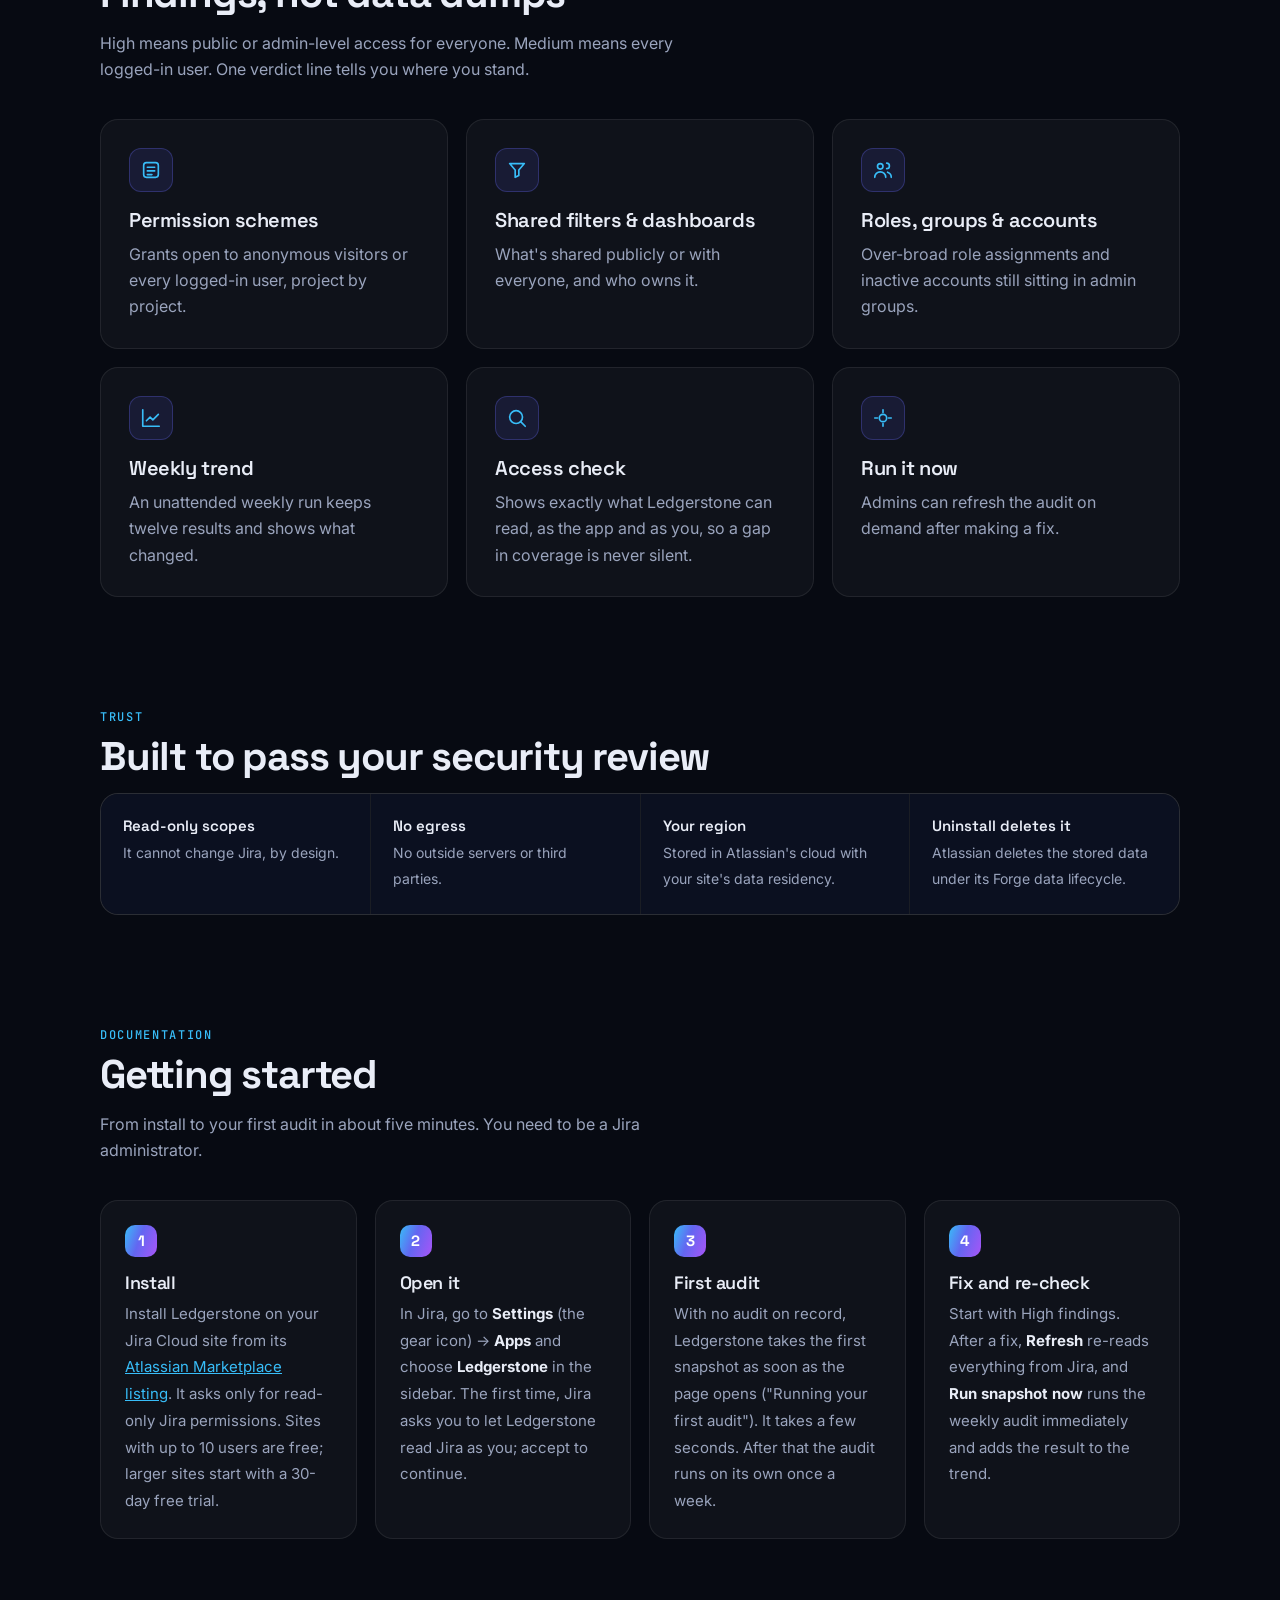
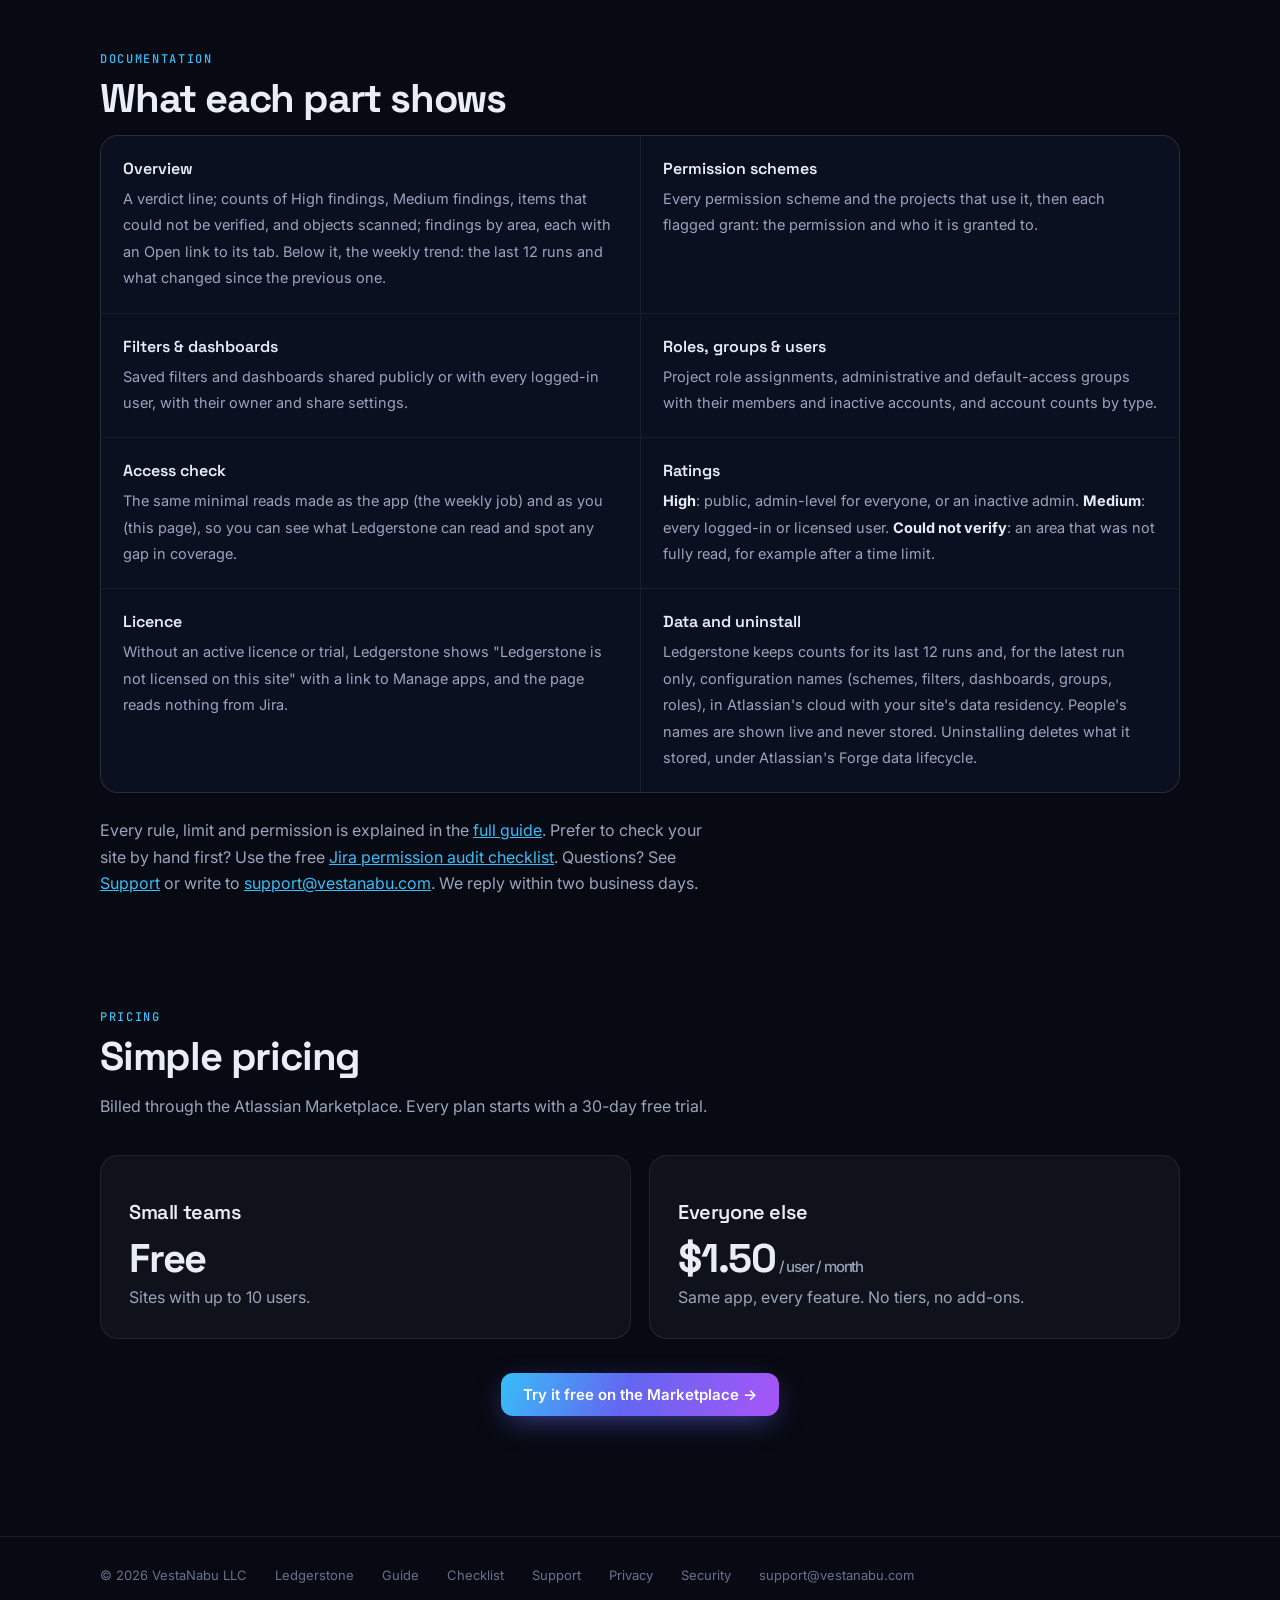
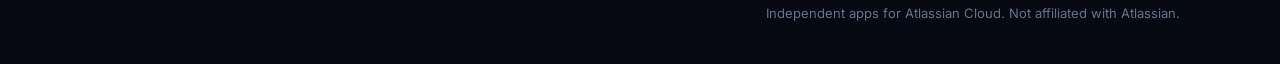
==== commit c82f45d9: "Ledgerstone is on the Marketplace: "coming soon" replaced with links to the live listing (2026-10-21" ====
--- a/ledgerstone/index.html
+++ b/ledgerstone/index.html
@@ -5,10 +5,10 @@
 <div class="sky" aria-hidden="true"><div class="orb o1"></div><div class="orb o2"></div><div class="orb o3"></div></div>
 <nav><div class="nav-in"><a class="brand" href="/"><span class="mark"><svg viewBox="0 0 24 24" fill="none" stroke="#fff" stroke-width="2.2" stroke-linecap="round" stroke-linejoin="round"><path d="M12 3 3 8l9 5 9-5-9-5Z"/><path d="m3 13 9 5 9-5"/></svg></span>atlapps<small>by VestaNabu</small></a><div class="nav-links"><a href="/">Apps</a><a href="/ledgerstone/" aria-current="page">Ledgerstone</a><a href="/ledgerstone/guide/">Guide</a><a href="/ledgerstone/support/">Support</a><a href="/ledgerstone/privacy/">Privacy</a></div></div></nav>
 <main>
-<section class="split"><div><span class="eyebrow"><i></i>Coming soon to the Atlassian Marketplace</span>
+<section class="split"><div><span class="eyebrow"><i></i>Now on the Atlassian Marketplace</span>
 <h1>See who can see <span class="grad">and change what</span> in Jira.</h1>
 <p class="lede">Ledgerstone gives Jira admins a one-page answer to "is our Jira more open than we think?", and tracks it week over week. Read-only. Nothing leaves Atlassian.</p>
-<div class="cta"><a class="btn primary" href="#pricing">Pricing →</a><a class="btn ghost" href="#demo">Watch the demo</a><a class="btn ghost" href="/ledgerstone/guide/">Read the guide</a></div></div>
+<div class="cta"><a class="btn primary" href="https://marketplace.atlassian.com/apps/861443927/ledgerstone-permission-audit-for-jira?hosting=cloud&amp;tab=overview">Try it free →</a><a class="btn ghost" href="#demo">Watch the demo</a><a class="btn ghost" href="#pricing">Pricing</a></div></div>
 <div><div class="panel" role="img" aria-label="Illustration of the Ledgerstone overview"><div class="bar"><i></i><i></i><i></i></div><div class="in">
 <div class="verdict"><span class="dot bad"></span>2 high-risk findings need attention</div>
 <div class="kpis"><div class="kpi"><b>2</b><span>High</span></div><div class="kpi"><b>5</b><span>Medium</span></div><div class="kpi"><b>−3</b><span>vs last week</span></div></div>
@@ -33,7 +33,7 @@
 <div><b>Uninstall deletes it</b><span>Atlassian deletes the stored data under its Forge data lifecycle.</span></div></div></section>
 <section id="getting-started" class="reveal"><p class="kicker">Documentation</p><h2>Getting started</h2><p class="sub">From install to your first audit in about five minutes. You need to be a Jira administrator.</p>
 <ol class="steps">
-<li><b>Install</b><span>Install Ledgerstone on your Jira Cloud site from its Atlassian Marketplace listing. It asks only for read-only Jira permissions. Sites with up to 10 users are free; larger sites start with a 30-day free trial.</span></li>
+<li><b>Install</b><span>Install Ledgerstone on your Jira Cloud site from its <a href="https://marketplace.atlassian.com/apps/861443927/ledgerstone-permission-audit-for-jira?hosting=cloud&amp;tab=overview">Atlassian Marketplace listing</a>. It asks only for read-only Jira permissions. Sites with up to 10 users are free; larger sites start with a 30-day free trial.</span></li>
 <li><b>Open it</b><span>In Jira, go to <strong>Settings</strong> (the gear icon) → <strong>Apps</strong> and choose <strong>Ledgerstone</strong> in the sidebar. The first time, Jira asks you to let Ledgerstone read Jira as you; accept to continue.</span></li>
 <li><b>First audit</b><span>With no audit on record, Ledgerstone takes the first snapshot as soon as the page opens ("Running your first audit"). It takes a few seconds. After that the audit runs on its own once a week.</span></li>
 <li><b>Fix and re-check</b><span>Start with High findings. After a fix, <strong>Refresh</strong> re-reads everything from Jira, and <strong>Run snapshot now</strong> runs the weekly audit immediately and adds the result to the trend.</span></li>
@@ -50,6 +50,6 @@
 </div><p class="sub after">Every rule, limit and permission is explained in the <a href="/ledgerstone/guide/">full guide</a>. Prefer to check your site by hand first? Use the free <a href="/ledgerstone/jira-permission-audit-checklist/">Jira permission audit checklist</a>. Questions? See <a href="/ledgerstone/support/">Support</a> or write to <a href="mailto:support@vestanabu.com">support@vestanabu.com</a>. We reply within two business days.</p></section>
 <section id="pricing" class="reveal"><p class="kicker">Pricing</p><h2>Simple pricing</h2><p class="sub">Billed through the Atlassian Marketplace. Every plan starts with a 30-day free trial.</p><div class="price">
 <div class="card"><h3>Small teams</h3><b>Free</b><p>Sites with up to 10 users.</p></div>
-<div class="card"><h3>Everyone else</h3><b>$1.50<small> / user / month</small></b><p>Same app, every feature. No tiers, no add-ons.</p></div></div></section></main>
+<div class="card"><h3>Everyone else</h3><b>$1.50<small> / user / month</small></b><p>Same app, every feature. No tiers, no add-ons.</p></div></div><div class="cta"><a class="btn primary" href="https://marketplace.atlassian.com/apps/861443927/ledgerstone-permission-audit-for-jira?hosting=cloud&amp;tab=overview">Try it free on the Marketplace →</a></div></section></main>
 <footer><div class="foot"><span>© 2026 VestaNabu LLC</span><a href="/ledgerstone/">Ledgerstone</a><a href="/ledgerstone/guide/">Guide</a><a href="/ledgerstone/jira-permission-audit-checklist/">Checklist</a><a href="/ledgerstone/support/">Support</a><a href="/ledgerstone/privacy/">Privacy</a><a href="/security/">Security</a><a href="mailto:support@vestanabu.com">support@vestanabu.com</a><span class="r">Independent apps for Atlassian Cloud. Not affiliated with Atlassian.</span></div></footer>
 <script src="/site.js" defer></script></body></html>
--- a/style.css
+++ b/style.css
@@ -93,7 +93,7 @@
 .steps{list-style:none;counter-reset:s;padding:0;margin:0;display:grid;gap:18px;grid-template-columns:repeat(auto-fit,minmax(240px,1fr))}
 .steps li{counter-increment:s;border:1px solid var(--line);border-radius:var(--r);background:var(--card);padding:24px}
 .steps li::before{content:counter(s);display:grid;place-items:center;width:32px;height:32px;border-radius:10px;background:var(--grad);color:#fff;font:700 15px var(--display);margin-bottom:14px}
-.steps b{display:block;font:600 18px/1.3 var(--display);letter-spacing:-.02em;margin-bottom:6px}.steps span{color:var(--muted);font-size:15px}.steps strong{color:var(--fg)}
+.steps b{display:block;font:600 18px/1.3 var(--display);letter-spacing:-.02em;margin-bottom:6px}.steps span{color:var(--muted);font-size:15px}.steps strong{color:var(--fg)}.steps a{color:var(--a1)}
 .defs{display:grid;grid-template-columns:repeat(2,1fr);gap:1px;background:var(--line);border:1px solid var(--line);border-radius:var(--r);overflow:hidden}
 .defs div{background:var(--bg2);padding:22px}.defs b{display:block;font:600 16px var(--display);margin-bottom:6px}.defs span{color:var(--muted);font-size:14.5px}.defs strong{color:var(--fg)}
 .sub a{color:var(--a1)}.sub.after{margin:24px 0 0}
